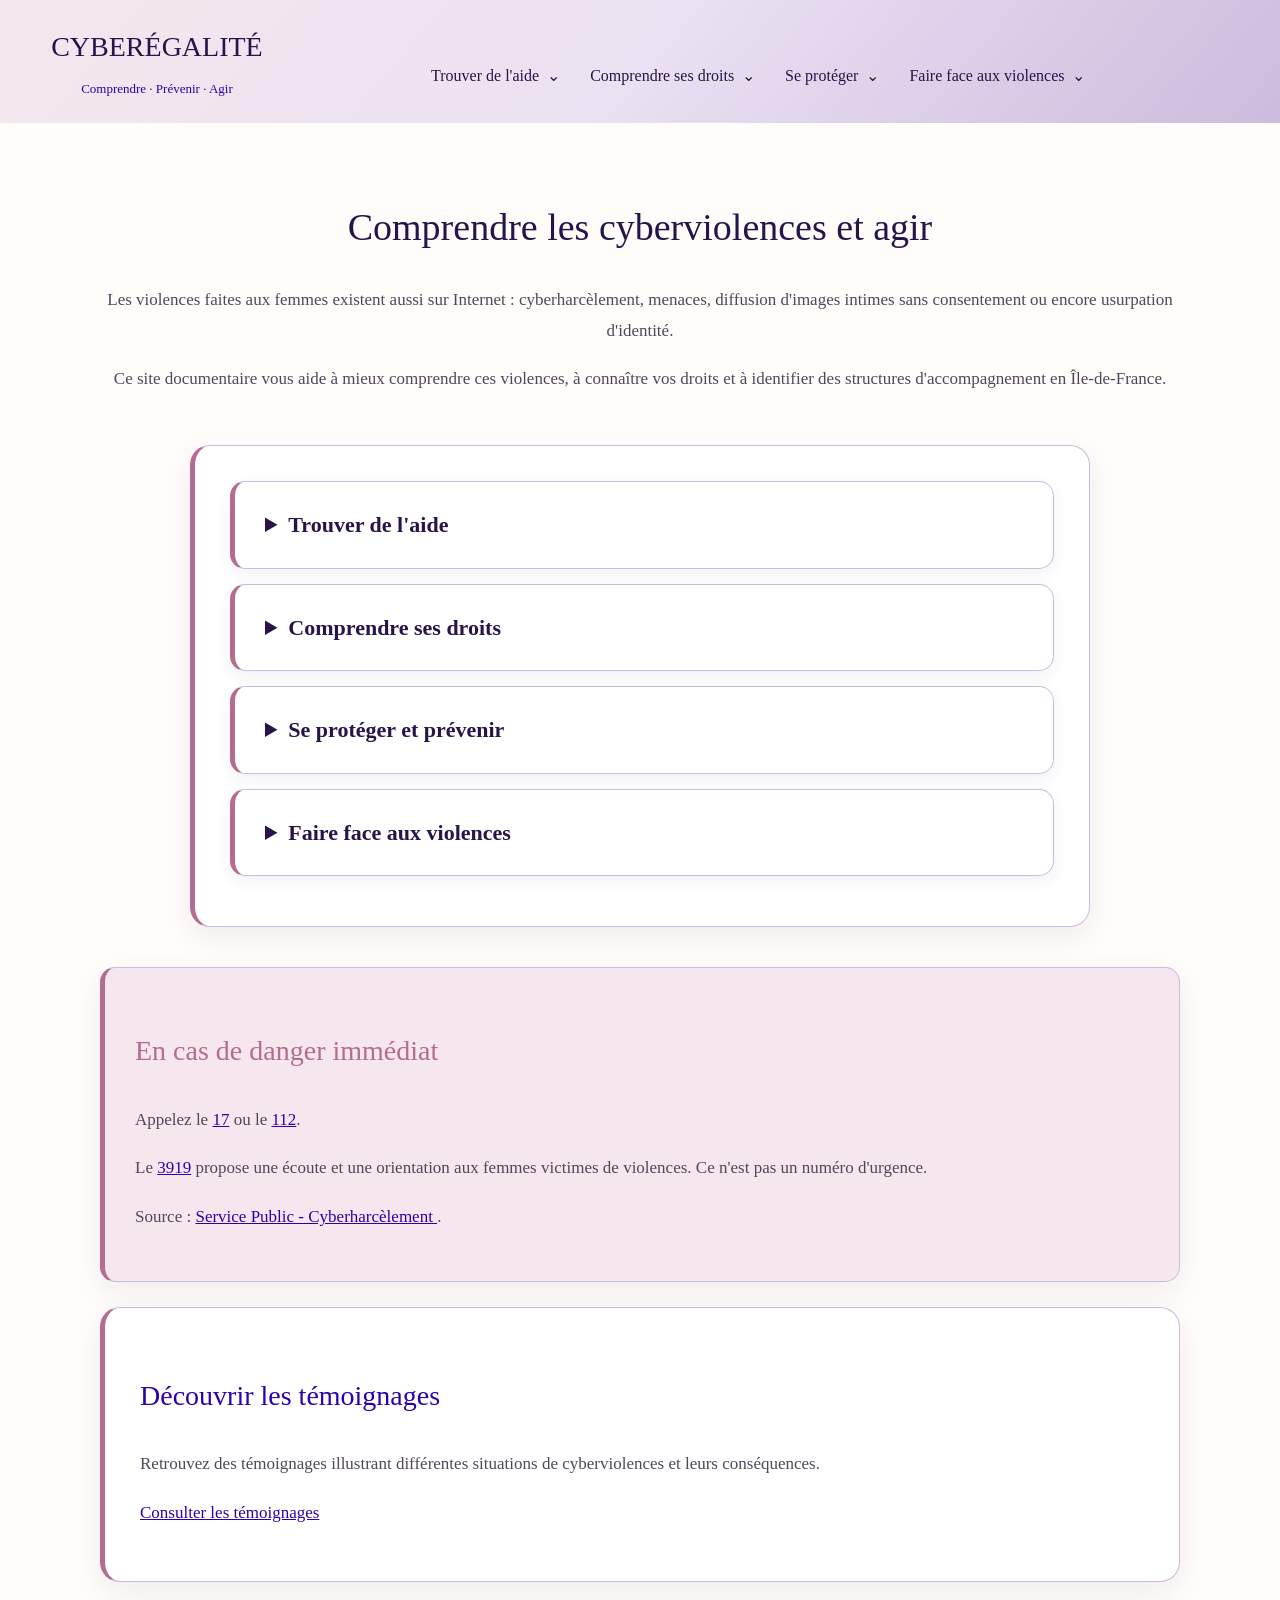
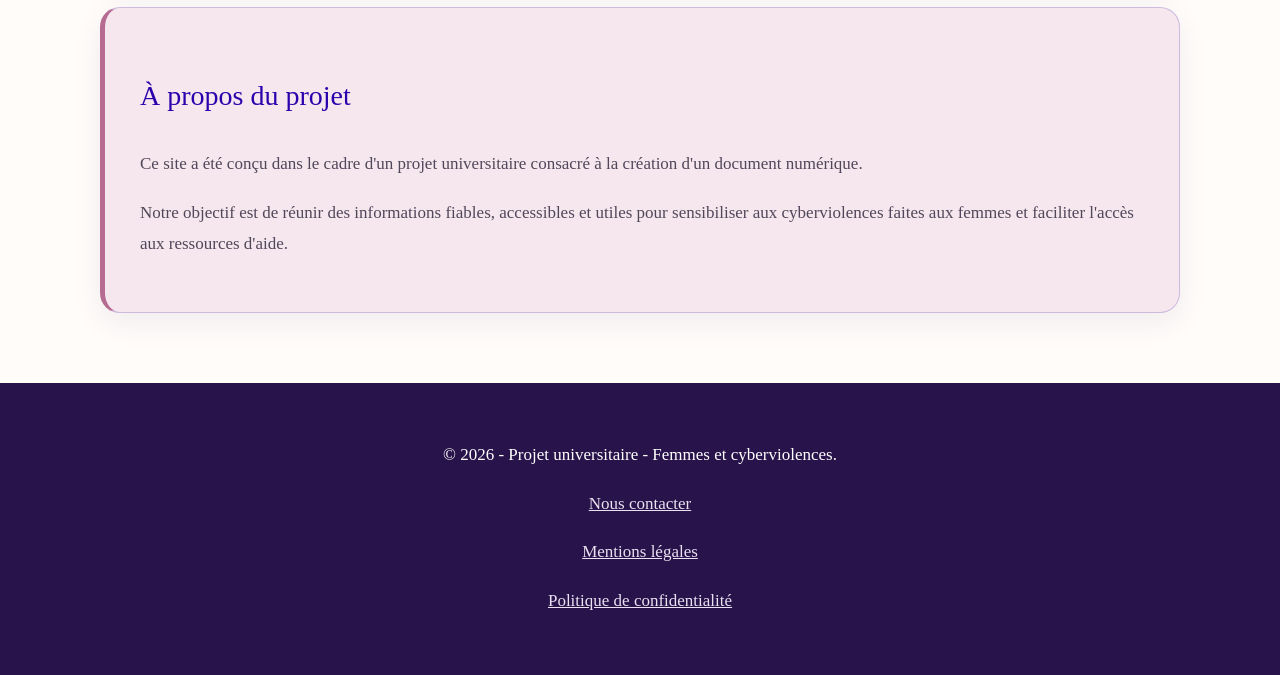
==== index.html @ dd6bfd1e "Fix formatting issues in index.html" ====
<!DOCTYPE html>
<html lang="fr">

<head>
    <meta charset="UTF-8">
    <meta name="viewport" content="width=device-width, initial-scale=1.0">

    <meta name="description" content="Découvrez des ressources sur les cyberviolences faites aux femmes et les associations d'aide en Île-de-France.">

    <title>Accueil - Femmes et cyberviolences</title>

    <!-- Lien vers la feuille de style CSS -->
    <link rel="stylesheet" href="style.css">
</head>

<body>

    <!-- EN-TETE DU SITE -->

<!-- EN-TÊTE DU SITE  -->

<header class="entete-site">

    <!-- Nom et présentation du site -->
    <div class="logo-site">
        <h1>CYBERÉGALITÉ</h1>
        <p>Comprendre · Prévenir · Agir</p>
    </div>

    <!-- Menu principal de navigation -->
    <nav class="navigation-principale">

        <!-- Rubrique 1 : Trouver de l'aide -->
        <details class="menu-deroulant">
            <summary>Trouver de l'aide</summary>
            <ul>
                <li><a href="associations.html">Associations</a></li>
                <li><a href="ressources.html">Ressources</a></li>
            </ul>
        </details>

        <!-- Rubrique 2 : Comprendre ses droits -->
        <details class="menu-deroulant">
            <summary>Comprendre ses droits</summary>
            <ul>
                <li><a href="droits.html">Comprendre ses droits</a></li>
                <li><a href="chronologie.html">Chronologie</a></li>
            </ul>
        </details>

        <!-- Rubrique 3 : Se protéger -->
        <details class="menu-deroulant">
            <summary>Se protéger</summary>
            <ul>
                <li><a href="prevention.html">Prévention</a></li>
                <li><a href="protegersescomptes.html">Protéger ses comptes</a></li>
            </ul>
        </details>

        <!-- Rubrique 4 : Faire face aux violences -->
        <details class="menu-deroulant">
            <summary>Faire face aux violences</summary>
            <ul>
                <li><a href="victimedeviolence.html">Victime de violences</a></li>
                <li><a href="demarchespoursignaler.html">Signaler les violences</a></li>
                <li><a href="violenceenligne.html">Violences en ligne</a></li>
            </ul>
        </details>
    </nav>

</header>

<!-- FIN DE L'EN-TÊTE ET DÉBUT DU CONTENU -->

    <!-- CONTENU PRINCIPAL DE LA PAGE -->

    <main>

        <article>

            <!-- PRESENTATION DU SITE -->

            <header>
                <h2>Comprendre les cyberviolences et agir</h2>

                <p>
                    Les violences faites aux femmes existent aussi
                    sur Internet : cyberharcèlement, menaces,
                    diffusion d'images intimes sans consentement
                    ou encore usurpation d'identité.
                </p>

                <p>
                    Ce site documentaire vous aide à mieux comprendre
                    ces violences, à connaître vos droits et à
                    identifier des structures d'accompagnement
                    en Île-de-France.
                </p>
            </header>

            <!-- RUBRIQUES PRINCIPALES EN ACCORDEON -->

            <section id="menu-rubriques">

                <!-- RUBRIQUE 1 : TROUVER DE L'AIDE -->

                <details>
                    <summary>Trouver de l'aide</summary>

                    <ul>
                        <li>
                            <a href="associations.html">
                                Associations
                            </a>
                        </li>

                        <li>
                            <a href="ressources.html">
                                Ressources
                            </a>
                        </li>
                    </ul>
                </details>

                <!-- RUBRIQUE 2 : COMPRENDRE SES DROITS -->

                <details>
                    <summary>Comprendre ses droits</summary>

                    <ul>
                        <li>
                            <a href="droits.html">
                                Comprendre ses droits
                            </a>
                        </li>

                        <li>
                            <a href="chronologie.html">
                                Chronologie
                            </a>
                        </li>
                    </ul>
                </details>


                <!-- RUBRIQUE 3 : SE PROTEGER ET PREVENIR -->

                <details>
                    <summary>Se protéger et prévenir</summary>

                    <ul>
                        <li>
                            <a href="prevention.html">
                                Prévention
                            </a>
                        </li>

                        <li>
                            <a href="protegersescomptes.html">
                                Protéger ses comptes
                            </a>
                        </li>
                    </ul>
                </details>


                <!-- RUBRIQUE 4 : FAIRE FACE AUX VIOLENCES -->

                <details>
                    <summary>Faire face aux violences</summary>

                    <ul>
                        <li>
                            <a href="victimedeviolence.html">
                                Victime de violences
                            </a>
                        </li>

                        <li>
                            <a href="demarchespoursignaler.html">
                                Signaler les violences
                            </a>
                        </li>

                        <li>
                            <a href="violenceenligne.html">
                                Violences en ligne
                            </a>
                        </li>
                    </ul>
                </details>

            </section>

            <!-- INFORMATIONS IMPORTANTES -->
            
            <section id="urgence">

                <h3>En cas de danger immédiat</h3>

                <p>
                    Appelez le
                    <a href="tel:17">17</a>
                    ou le
                    <a href="tel:112">112</a>.
                </p>

                <p>
                    Le <a href="tel:3919">3919</a>
                    propose une écoute et une orientation
                    aux femmes victimes de violences.
                    Ce n'est pas un numéro d'urgence.
                </p>

                <p>
                    Source :
                    <a href="https://www.service-public.gouv.fr/particuliers/vosdroits/F32239">
                        Service Public - Cyberharcèlement
                    </a>.
                </p>

            </section>

            <!-- TEMOIGNAGES -->

            <section id="temoignages">

                <h3>Découvrir les témoignages</h3>

                <p>
                    Retrouvez des témoignages illustrant
                    différentes situations de cyberviolences
                    et leurs conséquences.
                </p>

                <p>
                    <a href="temoignages.html">
                        Consulter les témoignages
                    </a>
                </p>

            </section>

            <!-- PRESENTATION DU PROJET -->

            <section id="projet">

                <h3>À propos du projet</h3>

                <p>
                    Ce site a été conçu dans le cadre
                    d'un projet universitaire consacré
                    à la création d'un document numérique.
                </p>

                <p>
                    Notre objectif est de réunir des informations
                    fiables, accessibles et utiles pour sensibiliser
                    aux cyberviolences faites aux femmes
                    et faciliter l'accès aux ressources d'aide.
                </p>

            </section>

        </article>

    </main>

    <!-- PIED DE PAGE -->
    <!-- CONTACT ET MENTIONS LEGALES -->

    <footer id="pied-de-page">

        <p>
            © 2026 - Projet universitaire -
            Femmes et cyberviolences.
        </p>

        <!-- Lien vers la page de contact -->
        <p>
            <a href="contacts.html">Nous contacter</a>
        </p>

        <!-- Lien vers les mentions légales -->
        <p>
            <a href="mentions-legales.html">
                Mentions légales
            </a>
        </p>

        <!-- Lien vers la politique de confidentialité -->
        <p>
            <a href="confidentialite.html">
                Politique de confidentialité
            </a>
        </p>
    </footer>
</body>
</html>
---- style.css ----
/* COULEURS DU SITE */

:root {
    --violet: #2D00AD;
    --violet-encre: #28134A;
    --lilas: #EAE1F2;
    --lilas-moyen: #CDBBDD;
    --rose-poudre: #F5E7ED;
    --rose-accent: #B66B91;
    --ivoire: #FFFCFA;
    --blanc: #FFFFFF;
    --texte: #51475A;
}

/* MISE EN PAGE GENERALE */

* {
    box-sizing: border-box;
}

html {
    scroll-behavior: smooth;
}

body {
    margin: 0;
    background-color: var(--ivoire);
    color: var(--texte);
    font-family: Georgia, serif;
    font-size: 17px;
    line-height: 1.8;
}

/* TITRES */

h1, h2, h3, h4 {
    color: var(--violet-encre);
    font-family: "Times New Roman", serif;
    font-weight: normal;
}

h1 {
    text-align: center;
    font-size: 50px;
    margin: 0 0 20px;
}

h2 {
    font-size: 38px;
    margin-bottom: 24px;
}

h3 {
    color: var(--violet);
    font-size: 28px;
}

h4 {
    color: var(--rose-accent);
    font-size: 22px;
}

/* PARAGRAPHES */

p {
    margin-bottom: 18px;
}

/* EN-TETE DU SITE */

body > header {
    background-color: var(--lilas);
    background-image: linear-gradient(
        130deg,
        var(--rose-poudre),
        var(--lilas),
        var(--lilas-moyen)
    );
    padding: 70px 30px;
    text-align: center;
}

body > header p {
    max-width: 670px;
    margin: auto;
    color: var(--texte);
}

/* MENU PRINCIPAL */

nav {
    margin: 30px auto 0;
}

nav ul {
    display: flex;
    flex-wrap: wrap;
    justify-content: center;
    gap: 10px;
    margin: 0;
    padding: 0;
    list-style: none;
}

nav a {
    display: inline-block;
    padding: 10px 16px;
    border: 1px solid var(--lilas-moyen);
    border-radius: 25px;
    background-color: var(--blanc);
    color: var(--violet-encre);
    text-decoration: none;
}

nav a:hover {
    background-color: var(--violet);
    color: var(--blanc);
}

/* CONTENU PRINCIPAL */

main {
    width: 90%;
    max-width: 1080px;
    margin: 70px auto;
}

/* PRESENTATION DES RUBRIQUES */

article > header {
    text-align: center;
    margin-bottom: 50px;
}

article > section {
    background-color: var(--blanc);
    margin-bottom: 25px;
    padding: 35px;
    border: 1px solid var(--lilas-moyen);
    border-left: 5px solid var(--rose-accent);
    border-radius: 20px;
    box-shadow: 0 10px 30px rgba(55, 25, 82, 0.07);
}

article > section:nth-of-type(even) {
    background-color: var(--rose-poudre);
}


/* RUBRIQUES EN ACCORDEON */

#menu-rubriques {
    width: 100%;
    max-width: 900px;
    margin: 40px auto;
}

#menu-rubriques details {
    background-color: #FFFFFF;
    border: 1px solid #CDBBDD;
    border-left: 5px solid #B66B91;
    border-radius: 15px;
    margin-bottom: 15px;
    padding: 18px 25px;
    box-shadow: 0 5px 15px rgba(55, 25, 82, 0.07);
}

/* TITRES DES RUBRIQUES */

#menu-rubriques summary {
    color: #28134A;
    font-size: 22px;
    cursor: pointer;
    padding: 5px;
    font-weight: bold;
}

/* CONTENU DES RUBRIQUES */

#menu-rubriques ul {
    margin-top: 20px;
    padding-left: 25px;
}

#menu-rubriques li {
    margin-bottom: 12px;
}

#menu-rubriques a {
    color: #2D00AD;
    text-decoration: none;
    font-size: 17px;
}

#menu-rubriques a:hover {
    color: #B66B91;
    text-decoration: underline;
}

/* RUBRIQUE OUVERTE */

#menu-rubriques details[open] {
    background-color: #F5E7ED;
}

#menu-rubriques summary:hover {
    color: #B66B91;
}

/* TELEPHONES */

@media (max-width: 700px) {

    #menu-rubriques {
        width: 95%;
    }

    #menu-rubriques details {
        padding: 15px;
    }

    #menu-rubriques summary {
        font-size: 18px;
    }
}

/* LIENS */

a {
    color: var(--violet);
    text-decoration: underline;
}

a:hover {
    color: var(--rose-accent);
}

/* LISTES */

article ul {
    padding-left: 25px;
}

article li {
    margin-bottom: 10px;
}

/* RUBRIQUE CONTACT */

#contact {
    background-color: var(--lilas);
    padding: 35px;
    border-radius: 20px;
    margin-top: 35px;
}

/* PIED DE PAGE ET MENTIONS LEGALES */

#pied-de-page {
    background-color: var(--violet-encre);
    color: var(--blanc);
    padding: 40px 20px;
    text-align: center;
}

#pied-de-page a {
    color: var(--lilas);
}

#pied-de-page a:hover {
    color: var(--blanc);
}

/* ADAPTATION AUX TELEPHONES */

@media (max-width: 700px) {

    body {
        font-size: 16px;
    }

    h1 {
        font-size: 36px;
    }

    h2 {
        font-size: 30px;
    }

    body > header {
        padding: 45px 20px;
    }

    main {
        width: 92%;
        margin: 40px auto;
    }

    article > section {
        padding: 25px;
    }

    nav ul {
        gap: 7px;
    }

    nav a {
        padding: 8px 12px;
        font-size: 14px;
    }
}
/* INFORMATIONS IMPORTANTES ET URGENCE */

#urgence {
    background-color: var(--rose-poudre);
    border-left: 5px solid var(--rose-accent);
    padding: 30px;
    margin-top: 35px;
    border-radius: 15px;
}

#urgence h3 {
    color: var(--rose-accent);
}

/* ====================================== */
/* EN-TÊTE DU SITE : LOGO ET NAVIGATION */
/* ====================================== */

.entete-site {
    display: flex;
    justify-content: space-between;
    align-items: center;
    padding: 20px 4%;
    background-color: var(--ivoire);
    position: relative;
    z-index: 100;
    gap: 25px;
}

/* Style du nom du site */
.logo-site h1 {
    color: var(--violet-encre);
    margin: 0;
    font-size: 28px;
}

/* Style du slogan sous le nom */
.logo-site p {
    color: var(--violet);
    margin: 5px 0 0;
    font-size: 13px;
}

/* ====================================== */
/* MENU PRINCIPAL DE NAVIGATION */
/* ====================================== */

.navigation-principale {
    display: flex;
    align-items: center;
    gap: 30px;
}

/* Positionnement de chaque rubrique */
.menu-deroulant {
    position: relative;
}

/* Apparence du titre des rubriques */
.menu-deroulant summary {
    list-style: none;
    cursor: pointer;
    color: var(--violet-encre);
    font-size: 16px;
    padding: 12px 0;
}

/* Suppression du marqueur par défaut */
.menu-deroulant summary::-webkit-details-marker {
    display: none;
}

/* Petite flèche à côté du titre */
.menu-deroulant summary::after {
    content: "⌄";
    margin-left: 8px;
}

/* Changement de flèche lorsque le menu est ouvert */
.menu-deroulant[open] summary::after {
    content: "⌃";
}

/* ====================================== */
/* SOUS-MENUS DÉROULANTS */
/* ====================================== */

.menu-deroulant ul {
    position: absolute;
    top: 100%;
    left: 0;
    min-width: 230px;
    background-color: var(--blanc);
    list-style: none;
    padding: 12px 0;
    margin: 0;
    border-radius: 15px;
    box-shadow: 0 5px 20px rgba(0,0,0,0.12);
    z-index: 200;
}

/* Apparence des liens dans les sous-menus */
.menu-deroulant ul li a {
    display: block;
    padding: 15px 22px;
    color: var(--violet-encre);
    text-decoration: none;
}

/* Couleur au survol des liens */
.menu-deroulant ul li a:hover {
    background-color: var(--rose-poudre);
    color: var(--violet);
}

/* ====================================== */
/* ADAPTATION AUX TÉLÉPHONES ET TABLETTES */
/* ====================================== */

@media screen and (max-width: 850px) {

    /* Affichage vertical de l'en-tête */
    .entete-site {
        flex-direction: column;
        align-items: flex-start;
    }

    /* Les rubriques peuvent passer à la ligne */
    .navigation-principale {
        flex-wrap: wrap;
        gap: 12px 20px;
    }
}
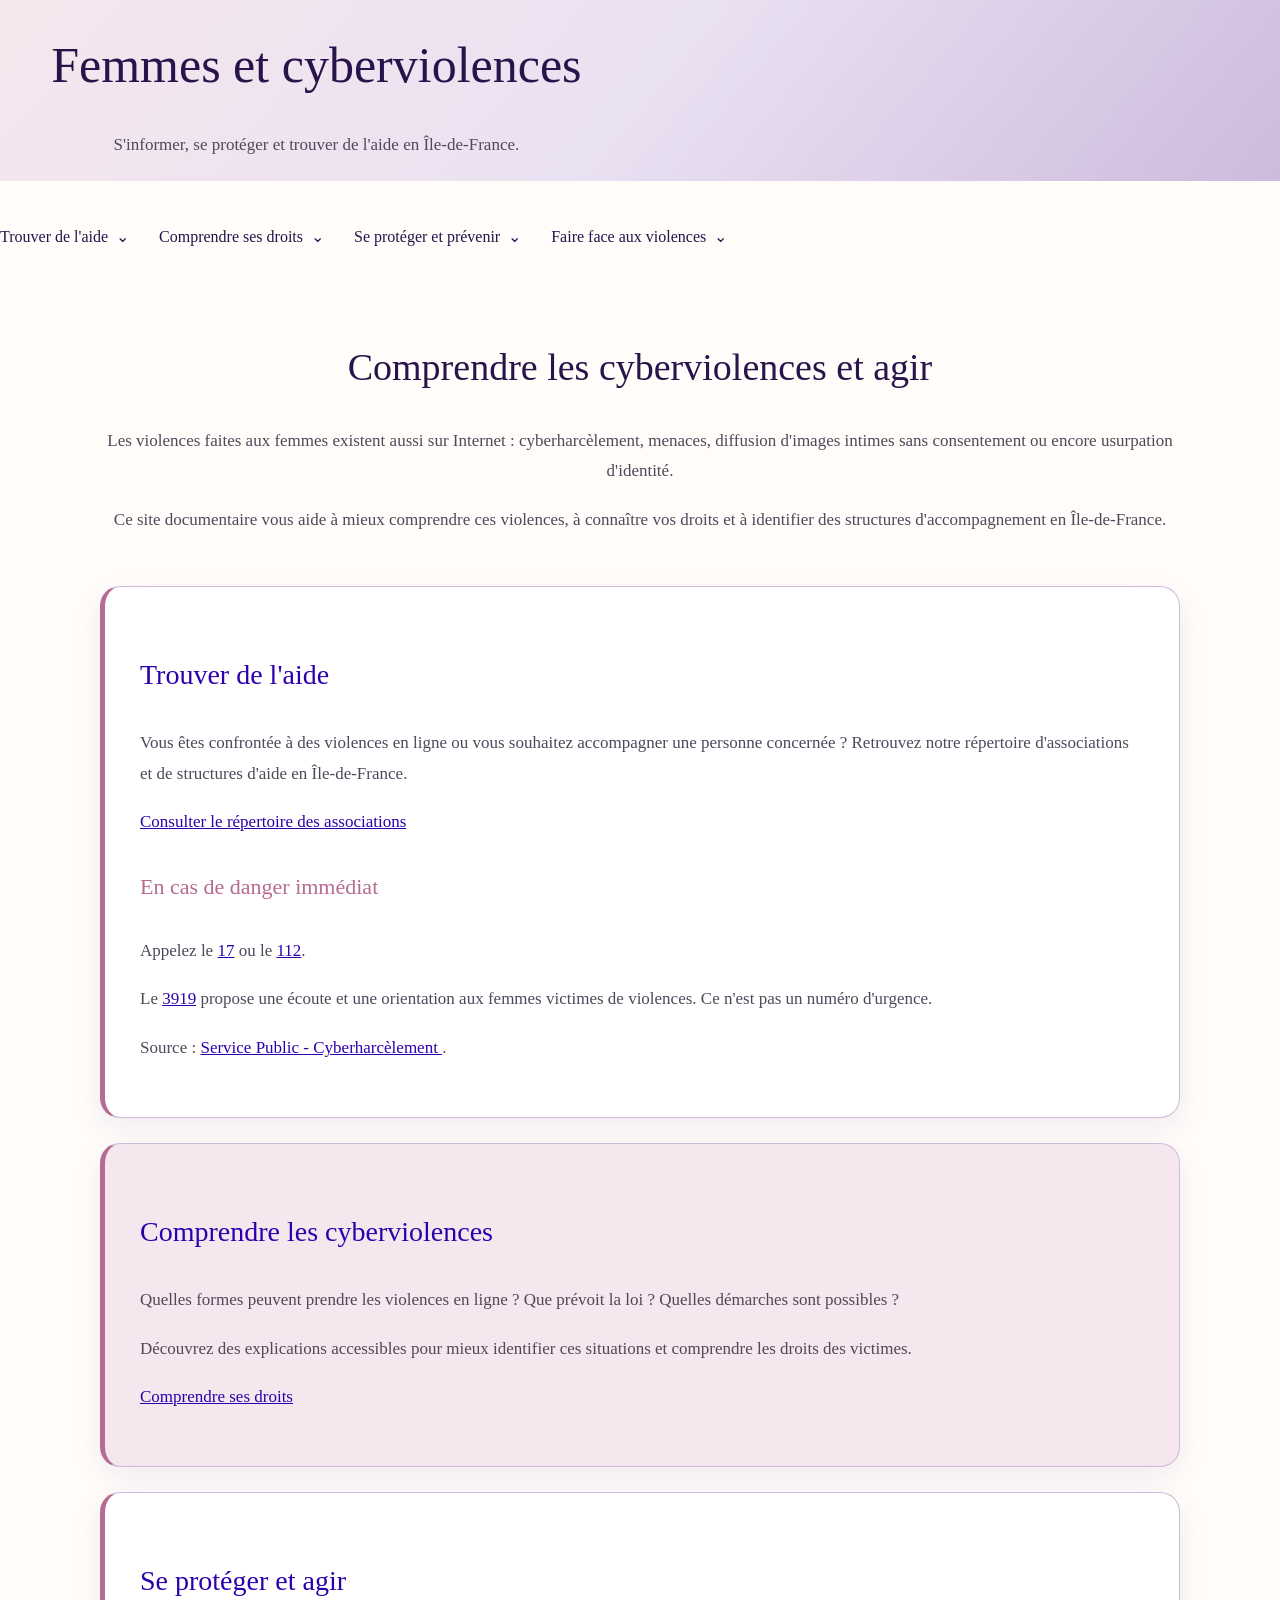
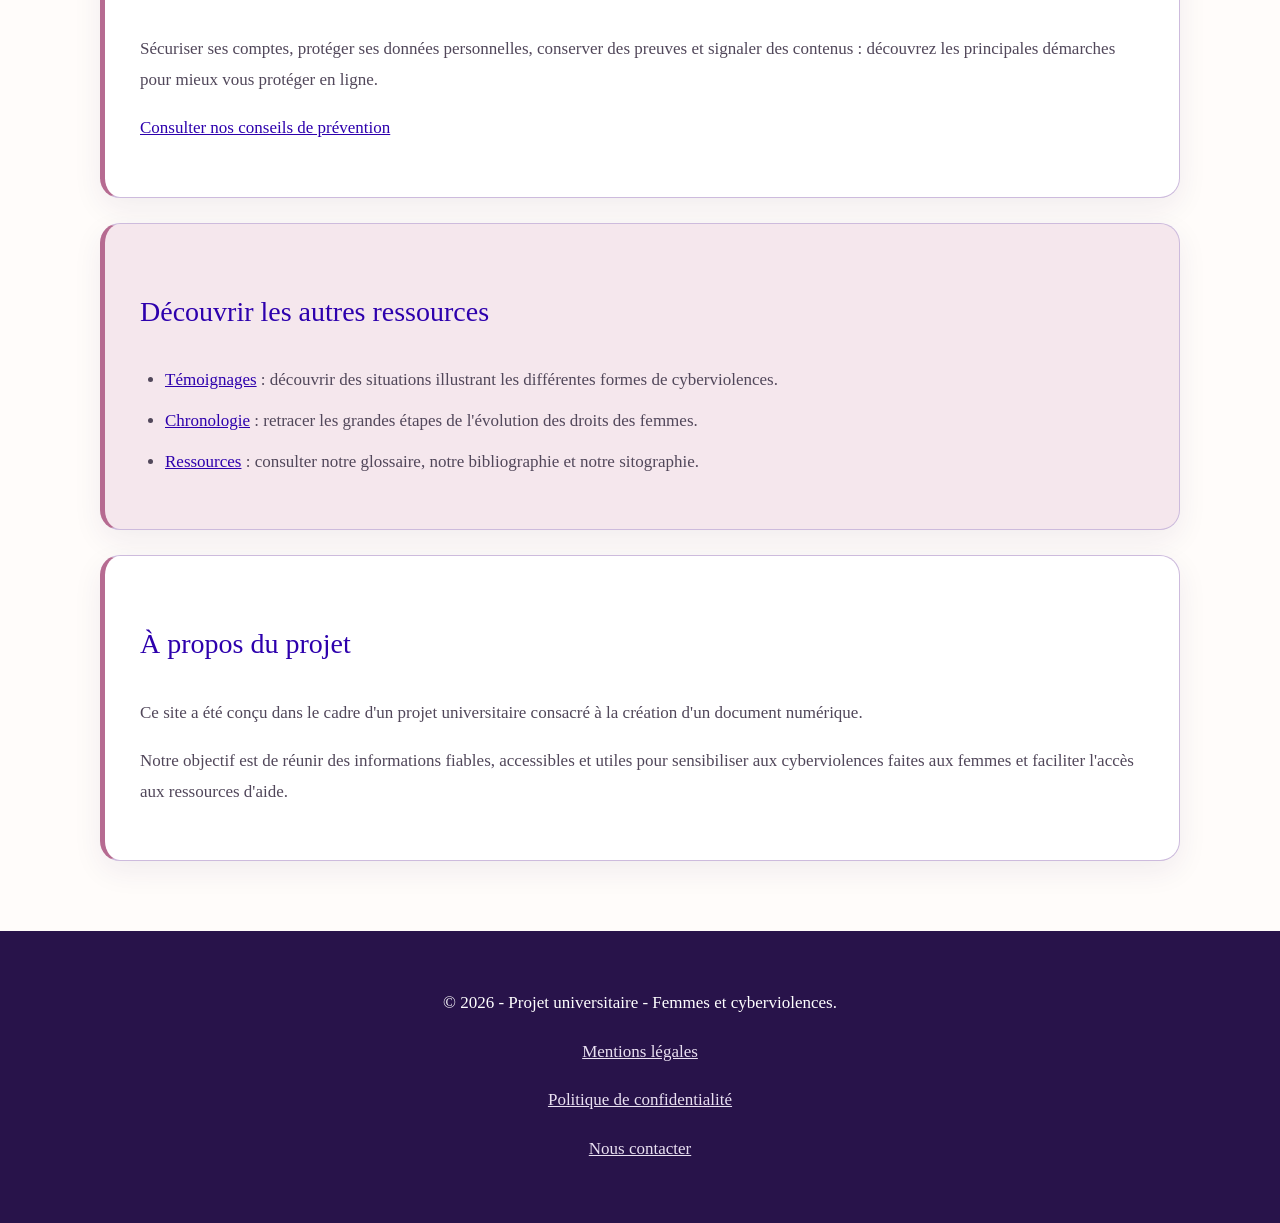
==== commit 40af9f4a: "Refactor HTML structure and comments for clarity Updated header comments and section titles for clar" ====
--- a/index.html
+++ b/index.html
@@ -1,3 +1,4 @@
+
 <!DOCTYPE html>
 <html lang="fr">
 
@@ -15,20 +16,19 @@
 
 <body>
 
-    <!-- EN-TETE DU SITE -->
-
-<!-- EN-TÊTE DU SITE  -->
-
-<header class="entete-site">
-
-    <!-- Nom et présentation du site -->
-    <div class="logo-site">
-        <h1>CYBERÉGALITÉ</h1>
-        <p>Comprendre · Prévenir · Agir</p>
-    </div>
-
-    <!-- Menu principal de navigation -->
-    <nav class="navigation-principale">
+    <!-- EN-TÊTE : TITRE ET TEXTE  -->
+
+    <header class="entete-site">
+
+        <div class="presentation-site">
+            <h1>Femmes et cyberviolences</h1>
+            <p>S'informer, se protéger et trouver de l'aide en Île-de-France.</p>
+        </div>
+
+    </header>
+
+    <!-- NAVIGATION PRINCIPALE HORIZONTALE -->
+    <nav class="navigation-principale" aria-label="Navigation principale">
 
         <!-- Rubrique 1 : Trouver de l'aide -->
         <details class="menu-deroulant">
@@ -48,9 +48,9 @@
             </ul>
         </details>
 
-        <!-- Rubrique 3 : Se protéger -->
-        <details class="menu-deroulant">
-            <summary>Se protéger</summary>
+        <!-- Rubrique 3 : Se protéger et prévenir -->
+        <details class="menu-deroulant">
+            <summary>Se protéger et prévenir</summary>
             <ul>
                 <li><a href="prevention.html">Prévention</a></li>
                 <li><a href="protegersescomptes.html">Protéger ses comptes</a></li>
@@ -66,19 +66,15 @@
                 <li><a href="violenceenligne.html">Violences en ligne</a></li>
             </ul>
         </details>
+
     </nav>
 
-</header>
-
-<!-- FIN DE L'EN-TÊTE ET DÉBUT DU CONTENU -->
-
     <!-- CONTENU PRINCIPAL DE LA PAGE -->
-
     <main>
 
         <article>
 
-            <!-- PRESENTATION DU SITE -->
+            <!-- PRÉSENTATION DU SITE -->
 
             <header>
                 <h2>Comprendre les cyberviolences et agir</h2>
@@ -98,111 +94,32 @@
                 </p>
             </header>
 
-            <!-- RUBRIQUES PRINCIPALES EN ACCORDEON -->
-
-            <section id="menu-rubriques">
-
-                <!-- RUBRIQUE 1 : TROUVER DE L'AIDE -->
-
-                <details>
-                    <summary>Trouver de l'aide</summary>
-
-                    <ul>
-                        <li>
-                            <a href="associations.html">
-                                Associations
-                            </a>
-                        </li>
-
-                        <li>
-                            <a href="ressources.html">
-                                Ressources
-                            </a>
-                        </li>
-                    </ul>
-                </details>
-
-                <!-- RUBRIQUE 2 : COMPRENDRE SES DROITS -->
-
-                <details>
-                    <summary>Comprendre ses droits</summary>
-
-                    <ul>
-                        <li>
-                            <a href="droits.html">
-                                Comprendre ses droits
-                            </a>
-                        </li>
-
-                        <li>
-                            <a href="chronologie.html">
-                                Chronologie
-                            </a>
-                        </li>
-                    </ul>
-                </details>
-
-
-                <!-- RUBRIQUE 3 : SE PROTEGER ET PREVENIR -->
-
-                <details>
-                    <summary>Se protéger et prévenir</summary>
-
-                    <ul>
-                        <li>
-                            <a href="prevention.html">
-                                Prévention
-                            </a>
-                        </li>
-
-                        <li>
-                            <a href="protegersescomptes.html">
-                                Protéger ses comptes
-                            </a>
-                        </li>
-                    </ul>
-                </details>
-
-
-                <!-- RUBRIQUE 4 : FAIRE FACE AUX VIOLENCES -->
-
-                <details>
-                    <summary>Faire face aux violences</summary>
-
-                    <ul>
-                        <li>
-                            <a href="victimedeviolence.html">
-                                Victime de violences
-                            </a>
-                        </li>
-
-                        <li>
-                            <a href="demarchespoursignaler.html">
-                                Signaler les violences
-                            </a>
-                        </li>
-
-                        <li>
-                            <a href="violenceenligne.html">
-                                Violences en ligne
-                            </a>
-                        </li>
-                    </ul>
-                </details>
-
-            </section>
-
-            <!-- INFORMATIONS IMPORTANTES -->
-            
-            <section id="urgence">
-
-                <h3>En cas de danger immédiat</h3>
-
-                <p>
-                    Appelez le
-                    <a href="tel:17">17</a>
-                    ou le
-                    <a href="tel:112">112</a>.
+            <!-- RUBRIQUE : TROUVER DE L'AIDE -->
+            <section id="aide">
+
+                <h3>Trouver de l'aide</h3>
+
+                <p>
+                    Vous êtes confrontée à des violences en ligne
+                    ou vous souhaitez accompagner une personne
+                    concernée ? Retrouvez notre répertoire
+                    d'associations et de structures d'aide
+                    en Île-de-France.
+                </p>
+
+                <p>
+                    <a href="associations.html">
+                        Consulter le répertoire des associations
+                    </a>
+                </p>
+
+                <!-- Informations d'urgence -->
+
+                <h4>En cas de danger immédiat</h4>
+
+                <p>
+                    Appelez le <a href="tel:17">17</a>
+                    ou le <a href="tel:112">112</a>.
                 </p>
 
                 <p>
@@ -221,28 +138,80 @@
 
             </section>
 
-            <!-- TEMOIGNAGES -->
-
-            <section id="temoignages">
-
-                <h3>Découvrir les témoignages</h3>
-
-                <p>
-                    Retrouvez des témoignages illustrant
-                    différentes situations de cyberviolences
-                    et leurs conséquences.
-                </p>
-
-                <p>
-                    <a href="temoignages.html">
-                        Consulter les témoignages
+            <!-- RUBRIQUE : COMPRENDRE LES CYBERVIOLENCES -->
+            <section id="comprendre">
+
+                <h3>Comprendre les cyberviolences</h3>
+
+                <p>
+                    Quelles formes peuvent prendre les violences
+                    en ligne ? Que prévoit la loi ?
+                    Quelles démarches sont possibles ?
+                </p>
+
+                <p>
+                    Découvrez des explications accessibles
+                    pour mieux identifier ces situations
+                    et comprendre les droits des victimes.
+                </p>
+
+                <p>
+                    <a href="droits.html">
+                        Comprendre ses droits
                     </a>
                 </p>
 
             </section>
 
-            <!-- PRESENTATION DU PROJET -->
-
+            <!-- RUBRIQUE : PRÉVENTION -->
+            <section id="prevention">
+
+                <h3>Se protéger et agir</h3>
+
+                <p>
+                    Sécuriser ses comptes, protéger ses données
+                    personnelles, conserver des preuves
+                    et signaler des contenus :
+                    découvrez les principales démarches
+                    pour mieux vous protéger en ligne.
+                </p>
+
+                <p>
+                    <a href="prevention.html">
+                        Consulter nos conseils de prévention
+                    </a>
+                </p>
+
+            </section>
+
+            <!-- RUBRIQUE : AUTRES RESSOURCES -->
+            <section id="decouvrir">
+
+                <h3>Découvrir les autres ressources</h3>
+
+                <ul>
+                    <li>
+                        <a href="temoignages.html">Témoignages</a> :
+                        découvrir des situations illustrant
+                        les différentes formes de cyberviolences.
+                    </li>
+
+                    <li>
+                        <a href="chronologie.html">Chronologie</a> :
+                        retracer les grandes étapes
+                        de l'évolution des droits des femmes.
+                    </li>
+
+                    <li>
+                        <a href="ressources.html">Ressources</a> :
+                        consulter notre glossaire,
+                        notre bibliographie et notre sitographie.
+                    </li>
+                </ul>
+
+            </section>
+
+            <!-- PRÉSENTATION DU PROJET -->
             <section id="projet">
 
                 <h3>À propos du projet</h3>
@@ -267,33 +236,28 @@
     </main>
 
     <!-- PIED DE PAGE -->
-    <!-- CONTACT ET MENTIONS LEGALES -->
-
     <footer id="pied-de-page">
 
+        <p>© 2026 - Projet universitaire - Femmes et cyberviolences.</p>
+
+        <!-- Mentions légales -->
         <p>
-            © 2026 - Projet universitaire -
-            Femmes et cyberviolences.
+            <a href="mentions-legales.html">Mentions légales</a>
         </p>
 
-        <!-- Lien vers la page de contact -->
+        <!-- Politique de confidentialité -->
+        <p>
+            <a href="confidentialite.html">Politique de confidentialité</a>
+        </p>
+
+        <!-- Contact -->
         <p>
             <a href="contacts.html">Nous contacter</a>
         </p>
 
-        <!-- Lien vers les mentions légales -->
-        <p>
-            <a href="mentions-legales.html">
-                Mentions légales
-            </a>
-        </p>
-
-        <!-- Lien vers la politique de confidentialité -->
-        <p>
-            <a href="confidentialite.html">
-                Politique de confidentialité
-            </a>
-        </p>
+        <!-- Mentions légales et licence de réutilisation à compléter -->
+
     </footer>
+
 </body>
 </html>
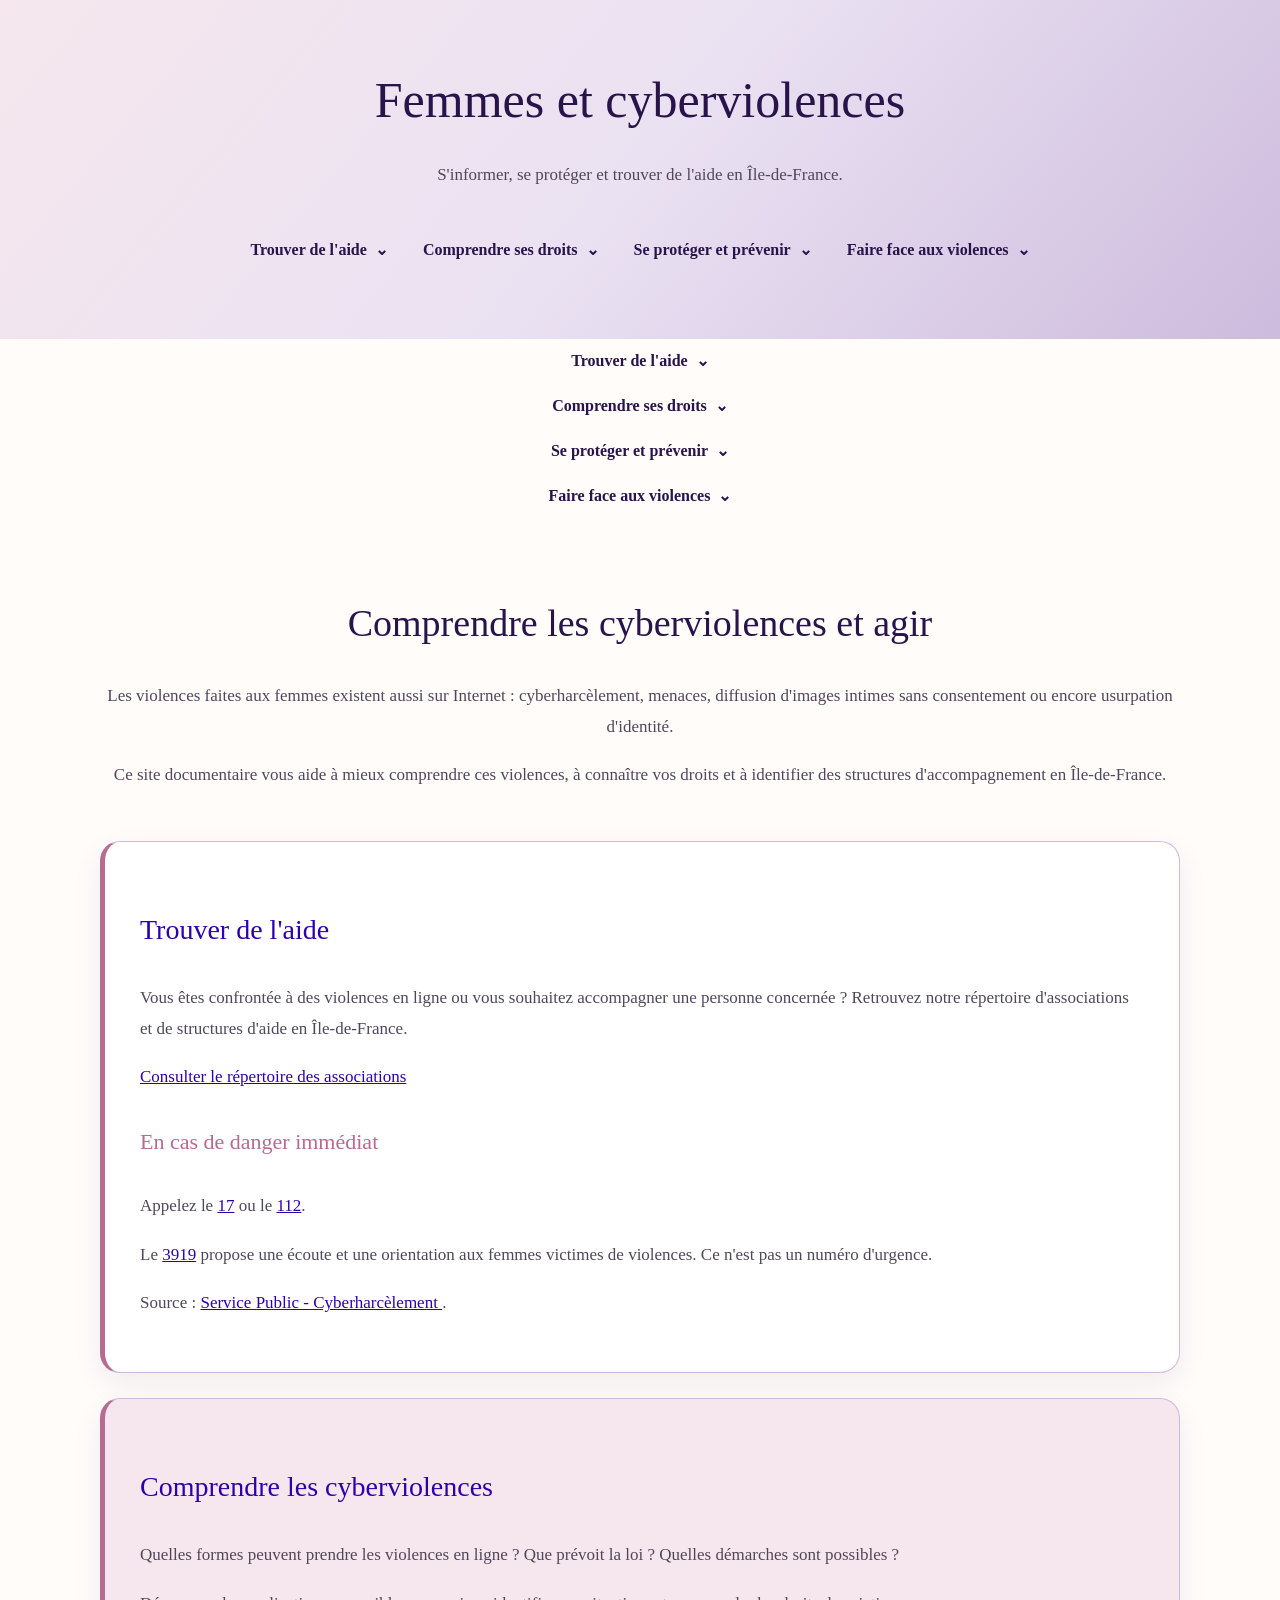
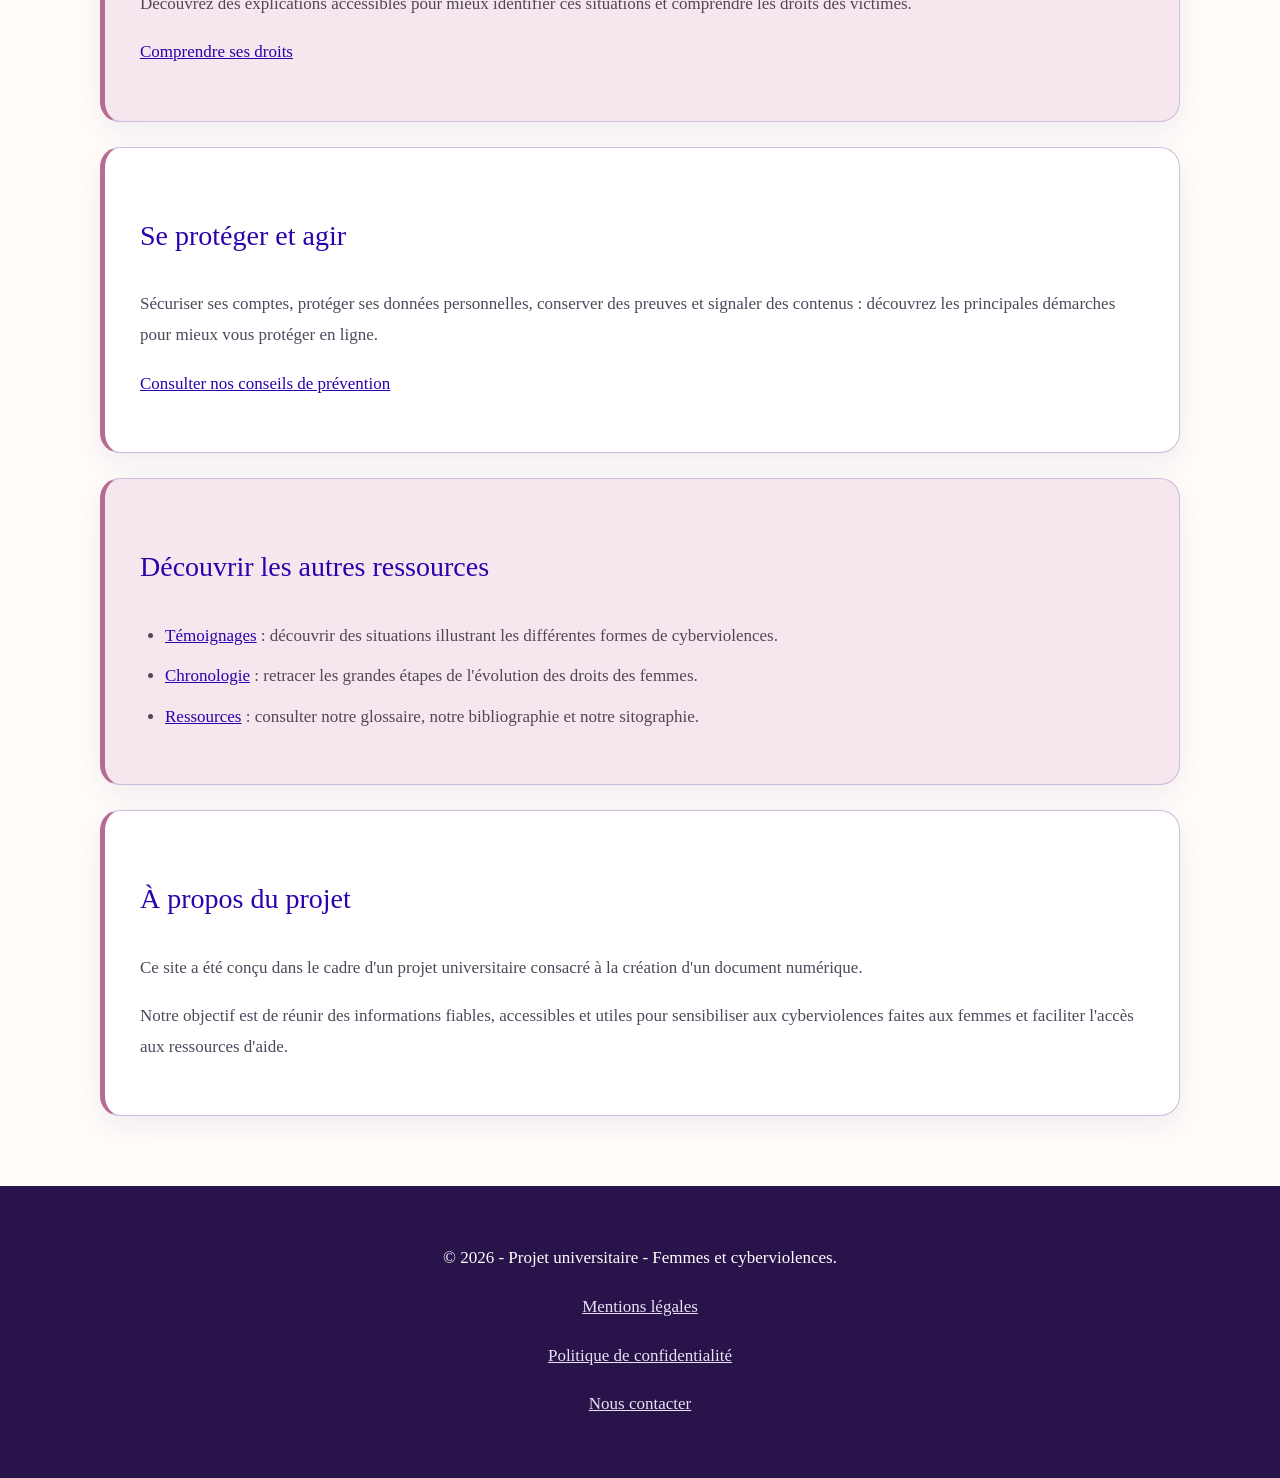
==== commit ca51ba21: "Refactor HTML structure for header and navigation" ====
--- a/index.html
+++ b/index.html
@@ -1,4 +1,3 @@
-
 <!DOCTYPE html>
 <html lang="fr">
 
@@ -20,16 +19,50 @@
 
     <header class="entete-site">
 
-        <div class="presentation-site">
-            <h1>Femmes et cyberviolences</h1>
-            <p>S'informer, se protéger et trouver de l'aide en Île-de-France.</p>
-        </div>
-
-    </header>
-
-    <!-- NAVIGATION PRINCIPALE HORIZONTALE -->
+    <div class="presentation-site">
+        <h1>Femmes et cyberviolences</h1>
+        <p>S'informer, se protéger et trouver de l'aide en Île-de-France.</p>
+    </div>
+
+    <!-- MENU PRINCIPAL -->
     <nav class="navigation-principale" aria-label="Navigation principale">
 
+        <details class="menu-deroulant">
+            <summary>Trouver de l'aide</summary>
+            <ul>
+                <li><a href="associations.html">Associations</a></li>
+                <li><a href="ressources.html">Ressources</a></li>
+            </ul>
+        </details>
+
+        <details class="menu-deroulant">
+            <summary>Comprendre ses droits</summary>
+            <ul>
+                <li><a href="droits.html">Comprendre ses droits</a></li>
+                <li><a href="chronologie.html">Chronologie</a></li>
+            </ul>
+        </details>
+
+        <details class="menu-deroulant">
+            <summary>Se protéger et prévenir</summary>
+            <ul>
+                <li><a href="prevention.html">Prévention</a></li>
+                <li><a href="protegersescomptes.html">Protéger ses comptes</a></li>
+            </ul>
+        </details>
+
+        <details class="menu-deroulant">
+            <summary>Faire face aux violences</summary>
+            <ul>
+                <li><a href="victimedeviolence.html">Victime de violences</a></li>
+                <li><a href="demarchespoursignaler.html">Signaler les violences</a></li>
+                <li><a href="violenceenligne.html">Violences en ligne</a></li>
+            </ul>
+        </details>
+
+    </nav>
+
+</header>
         <!-- Rubrique 1 : Trouver de l'aide -->
         <details class="menu-deroulant">
             <summary>Trouver de l'aide</summary>
--- a/style.css
+++ b/style.css
@@ -1,4 +1,4 @@
-/* COULEURS DU SITE */
+/* 1. COULEURS DU SITE */
 
 :root {
     --violet: #2D00AD;
@@ -12,7 +12,7 @@
     --texte: #51475A;
 }
 
-/* MISE EN PAGE GENERALE */
+/* 2. MISE EN PAGE GÉNÉRALE */
 
 * {
     box-sizing: border-box;
@@ -31,7 +31,7 @@
     line-height: 1.8;
 }
 
-/* TITRES */
+/* 3. TITRES */
 
 h1, h2, h3, h4 {
     color: var(--violet-encre);
@@ -40,7 +40,6 @@
 }
 
 h1 {
-    text-align: center;
     font-size: 50px;
     margin: 0 0 20px;
 }
@@ -60,15 +59,15 @@
     font-size: 22px;
 }
 
-/* PARAGRAPHES */
+/* 4. PARAGRAPHES */
 
 p {
     margin-bottom: 18px;
 }
 
-/* EN-TETE DU SITE */
-
-body > header {
+/* 5. EN-TÊTE DU SITE */
+
+body > header.entete-site {
     background-color: var(--lilas);
     background-image: linear-gradient(
         130deg,
@@ -76,48 +75,129 @@
         var(--lilas),
         var(--lilas-moyen)
     );
-    padding: 70px 30px;
-    text-align: center;
-}
-
-body > header p {
+
+    padding: 55px 30px;
+    text-align: center;
+}
+
+/* Titre du site */
+
+.entete-site h1 {
+    color: var(--violet-encre);
+    font-size: 50px;
+    margin: 0 0 15px;
+    text-align: center;
+}
+
+/* Texte sous le titre */
+
+.entete-site p {
     max-width: 670px;
-    margin: auto;
+    margin: 0 auto;
     color: var(--texte);
-}
-
-/* MENU PRINCIPAL */
-
-nav {
-    margin: 30px auto 0;
-}
-
-nav ul {
+    text-align: center;
+}
+
+/* 6. MENU PRINCIPAL HORIZONTAL */
+
+nav.navigation-principale {
     display: flex;
-    flex-wrap: wrap;
+    flex-direction: row;
+    flex-wrap: nowrap;
     justify-content: center;
-    gap: 10px;
+    align-items: center;
+    gap: 35px;
+    width: 100%;
     margin: 0;
-    padding: 0;
+    padding: 12px 20px;
+    background-color: var(--blanc);
+    border-bottom: 1px solid var(--lilas-moyen);
+    position: relative;
+    z-index: 100;
+    text-align: center;
+}
+
+/* Chaque rubrique */
+
+.menu-deroulant {
+    position: relative;
+    flex: 0 0 auto;
+}
+
+/* Titres des rubriques */
+
+.menu-deroulant summary {
     list-style: none;
-}
-
-nav a {
-    display: inline-block;
-    padding: 10px 16px;
+    cursor: pointer;
+    color: var(--violet-encre);
+    font-size: 16px;
+    font-weight: bold;
+    padding: 8px 0;
+    white-space: nowrap;
+    text-align: center;
+}
+
+/* Suppression de la flèche par défaut */
+
+.menu-deroulant summary::-webkit-details-marker {
+    display: none;
+}
+
+/* Petite flèche personnalisée */
+
+.menu-deroulant summary::after {
+    content: "⌄";
+    margin-left: 8px;
+}
+
+/* Flèche lorsque le menu est ouvert */
+
+.menu-deroulant[open] summary::after {
+    content: "⌃";
+}
+
+/* Couleur au survol */
+
+.menu-deroulant summary:hover {
+    color: var(--rose-accent);
+}
+
+/* 7. SOUS-MENUS DÉROULANTS */
+
+.menu-deroulant ul {
+    position: absolute;
+    top: 100%;
+    left: 50%;
+    transform: translateX(-50%);
+    min-width: 230px;
+    margin: 0;
+    padding: 10px 0;
+    list-style: none;
+    background-color: var(--blanc);
     border: 1px solid var(--lilas-moyen);
-    border-radius: 25px;
-    background-color: var(--blanc);
+    border-radius: 12px;
+    box-shadow: 0 5px 20px rgba(55, 25, 82, 0.12);
+    z-index: 200;
+}
+
+/* Liens des sous-menus */
+
+.menu-deroulant ul li a {
+    display: block;
+    padding: 12px 20px;
     color: var(--violet-encre);
     text-decoration: none;
-}
-
-nav a:hover {
-    background-color: var(--violet);
-    color: var(--blanc);
-}
-
-/* CONTENU PRINCIPAL */
+    font-size: 15px;
+}
+
+/* Effet au survol des liens */
+
+.menu-deroulant ul li a:hover {
+    background-color: var(--rose-poudre);
+    color: var(--violet);
+}
+
+/* 8. CONTENU PRINCIPAL */
 
 main {
     width: 90%;
@@ -125,12 +205,14 @@
     margin: 70px auto;
 }
 
-/* PRESENTATION DES RUBRIQUES */
+/* Présentation de la page d'accueil */
 
 article > header {
     text-align: center;
     margin-bottom: 50px;
 }
+
+/* 9. SECTIONS DU SITE */
 
 article > section {
     background-color: var(--blanc);
@@ -142,174 +224,13 @@
     box-shadow: 0 10px 30px rgba(55, 25, 82, 0.07);
 }
 
+/* Alternance des couleurs des sections */
+
 article > section:nth-of-type(even) {
     background-color: var(--rose-poudre);
 }
 
-
-/* RUBRIQUES EN ACCORDEON */
-
-#menu-rubriques {
-    width: 100%;
-    max-width: 900px;
-    margin: 40px auto;
-}
-
-#menu-rubriques details {
-    background-color: #FFFFFF;
-    border: 1px solid #CDBBDD;
-    border-left: 5px solid #B66B91;
-    border-radius: 15px;
-    margin-bottom: 15px;
-    padding: 18px 25px;
-    box-shadow: 0 5px 15px rgba(55, 25, 82, 0.07);
-}
-
-/* TITRES DES RUBRIQUES */
-
-#menu-rubriques summary {
-    color: #28134A;
-    font-size: 22px;
-    cursor: pointer;
-    padding: 5px;
-    font-weight: bold;
-}
-
-/* CONTENU DES RUBRIQUES */
-
-#menu-rubriques ul {
-    margin-top: 20px;
-    padding-left: 25px;
-}
-
-#menu-rubriques li {
-    margin-bottom: 12px;
-}
-
-#menu-rubriques a {
-    color: #2D00AD;
-    text-decoration: none;
-    font-size: 17px;
-}
-
-#menu-rubriques a:hover {
-    color: #B66B91;
-    text-decoration: underline;
-}
-
-/* RUBRIQUE OUVERTE */
-
-#menu-rubriques details[open] {
-    background-color: #F5E7ED;
-}
-
-#menu-rubriques summary:hover {
-    color: #B66B91;
-}
-
-/* TELEPHONES */
-
-@media (max-width: 700px) {
-
-    #menu-rubriques {
-        width: 95%;
-    }
-
-    #menu-rubriques details {
-        padding: 15px;
-    }
-
-    #menu-rubriques summary {
-        font-size: 18px;
-    }
-}
-
-/* LIENS */
-
-a {
-    color: var(--violet);
-    text-decoration: underline;
-}
-
-a:hover {
-    color: var(--rose-accent);
-}
-
-/* LISTES */
-
-article ul {
-    padding-left: 25px;
-}
-
-article li {
-    margin-bottom: 10px;
-}
-
-/* RUBRIQUE CONTACT */
-
-#contact {
-    background-color: var(--lilas);
-    padding: 35px;
-    border-radius: 20px;
-    margin-top: 35px;
-}
-
-/* PIED DE PAGE ET MENTIONS LEGALES */
-
-#pied-de-page {
-    background-color: var(--violet-encre);
-    color: var(--blanc);
-    padding: 40px 20px;
-    text-align: center;
-}
-
-#pied-de-page a {
-    color: var(--lilas);
-}
-
-#pied-de-page a:hover {
-    color: var(--blanc);
-}
-
-/* ADAPTATION AUX TELEPHONES */
-
-@media (max-width: 700px) {
-
-    body {
-        font-size: 16px;
-    }
-
-    h1 {
-        font-size: 36px;
-    }
-
-    h2 {
-        font-size: 30px;
-    }
-
-    body > header {
-        padding: 45px 20px;
-    }
-
-    main {
-        width: 92%;
-        margin: 40px auto;
-    }
-
-    article > section {
-        padding: 25px;
-    }
-
-    nav ul {
-        gap: 7px;
-    }
-
-    nav a {
-        padding: 8px 12px;
-        font-size: 14px;
-    }
-}
-/* INFORMATIONS IMPORTANTES ET URGENCE */
+/* 10. INFORMATIONS IMPORTANTES ET URGENCE */
 
 #urgence {
     background-color: var(--rose-poudre);
@@ -323,122 +244,140 @@
     color: var(--rose-accent);
 }
 
-/* ====================================== */
-/* EN-TÊTE DU SITE : LOGO ET NAVIGATION */
-/* ====================================== */
-
-.entete-site {
-    display: flex;
-    justify-content: space-between;
-    align-items: center;
-    padding: 20px 4%;
-    background-color: var(--ivoire);
-    position: relative;
-    z-index: 100;
-    gap: 25px;
-}
-
-/* Style du nom du site */
-.logo-site h1 {
-    color: var(--violet-encre);
-    margin: 0;
-    font-size: 28px;
-}
-
-/* Style du slogan sous le nom */
-.logo-site p {
+/* 11. LIENS */
+
+a {
     color: var(--violet);
-    margin: 5px 0 0;
-    font-size: 13px;
-}
-
-/* ====================================== */
-/* MENU PRINCIPAL DE NAVIGATION */
-/* ====================================== */
-
-.navigation-principale {
-    display: flex;
-    align-items: center;
-    gap: 30px;
-}
-
-/* Positionnement de chaque rubrique */
+    text-decoration: underline;
+}
+
+a:hover {
+    color: var(--rose-accent);
+}
+
+/* 12. LISTES */
+
+article ul {
+    padding-left: 25px;
+}
+
+article li {
+    margin-bottom: 10px;
+}
+
+/* 13. RUBRIQUE CONTACT */
+
+#contact {
+    background-color: var(--lilas);
+    padding: 35px;
+    border-radius: 20px;
+    margin-top: 35px;
+}
+
+/* 14. PIED DE PAGE */
+
+#pied-de-page {
+    background-color: var(--violet-encre);
+    color: var(--blanc);
+    padding: 40px 20px;
+    text-align: center;
+}
+
+#pied-de-page a {
+    color: var(--lilas);
+}
+
+#pied-de-page a:hover {
+    color: var(--blanc);
+}
+
+/* 15. ADAPTATION AUX TABLETTES ET TÉLÉPHONES */
+
+@media (max-width: 850px) {
+
+    /* En-tête */
+
+    body > header.entete-site {
+        padding: 40px 20px;
+    }
+
+    .entete-site h1 {
+        font-size: 38px;
+    }
+
+    /* Navigation */
+
+    nav.navigation-principale {
+        flex-wrap: wrap;
+        justify-content: center;
+        gap: 10px 22px;
+        padding: 12px;
+    }
+
+    /* Contenu */
+
+    main {
+        width: 92%;
+        margin: 40px auto;
+    }
+
+    article > section {
+        padding: 25px;
+    }
+
+    .menu-deroulant summary {
+        font-size: 15px;
+    }
+}
+
+/* 16. ADAPTATION AUX PETITS TÉLÉPHONES */
+
+@media (max-width: 500px) {
+
+    body {
+        font-size: 16px;
+    }
+
+    .entete-site h1 {
+        font-size: 32px;
+    }
+
+    h2 {
+        font-size: 30px;
+    }
+
+    h3 {
+        font-size: 24px;
+    }
+
+    nav.navigation-principale {
+        justify-content: center;
+        gap: 8px 18px;
+    }
+
+    .menu-deroulant ul {
+        min-width: 200px;
+    }
+
+    article > section {
+        padding: 20px;
+    }
+}
+/* Menu intégré dans le header */
+body > header.entete-site nav.navigation-principale {
+    justify-content: center;
+    background-color: transparent;
+    border-bottom: none;
+    margin-top: 25px;
+    flex-wrap: nowrap;
+}
+
+/* Centrage du contenu du header */
+.presentation-site {
+    text-align: center;
+}
+
+/* Centrage des rubriques */
 .menu-deroulant {
-    position: relative;
-}
-
-/* Apparence du titre des rubriques */
-.menu-deroulant summary {
-    list-style: none;
-    cursor: pointer;
-    color: var(--violet-encre);
-    font-size: 16px;
-    padding: 12px 0;
-}
-
-/* Suppression du marqueur par défaut */
-.menu-deroulant summary::-webkit-details-marker {
-    display: none;
-}
-
-/* Petite flèche à côté du titre */
-.menu-deroulant summary::after {
-    content: "⌄";
-    margin-left: 8px;
-}
-
-/* Changement de flèche lorsque le menu est ouvert */
-.menu-deroulant[open] summary::after {
-    content: "⌃";
-}
-
-/* ====================================== */
-/* SOUS-MENUS DÉROULANTS */
-/* ====================================== */
-
-.menu-deroulant ul {
-    position: absolute;
-    top: 100%;
-    left: 0;
-    min-width: 230px;
-    background-color: var(--blanc);
-    list-style: none;
-    padding: 12px 0;
-    margin: 0;
-    border-radius: 15px;
-    box-shadow: 0 5px 20px rgba(0,0,0,0.12);
-    z-index: 200;
-}
-
-/* Apparence des liens dans les sous-menus */
-.menu-deroulant ul li a {
-    display: block;
-    padding: 15px 22px;
-    color: var(--violet-encre);
-    text-decoration: none;
-}
-
-/* Couleur au survol des liens */
-.menu-deroulant ul li a:hover {
-    background-color: var(--rose-poudre);
-    color: var(--violet);
-}
-
-/* ====================================== */
-/* ADAPTATION AUX TÉLÉPHONES ET TABLETTES */
-/* ====================================== */
-
-@media screen and (max-width: 850px) {
-
-    /* Affichage vertical de l'en-tête */
-    .entete-site {
-        flex-direction: column;
-        align-items: flex-start;
-    }
-
-    /* Les rubriques peuvent passer à la ligne */
-    .navigation-principale {
-        flex-wrap: wrap;
-        gap: 12px 20px;
-    }
-}
+    text-align: center;
+}
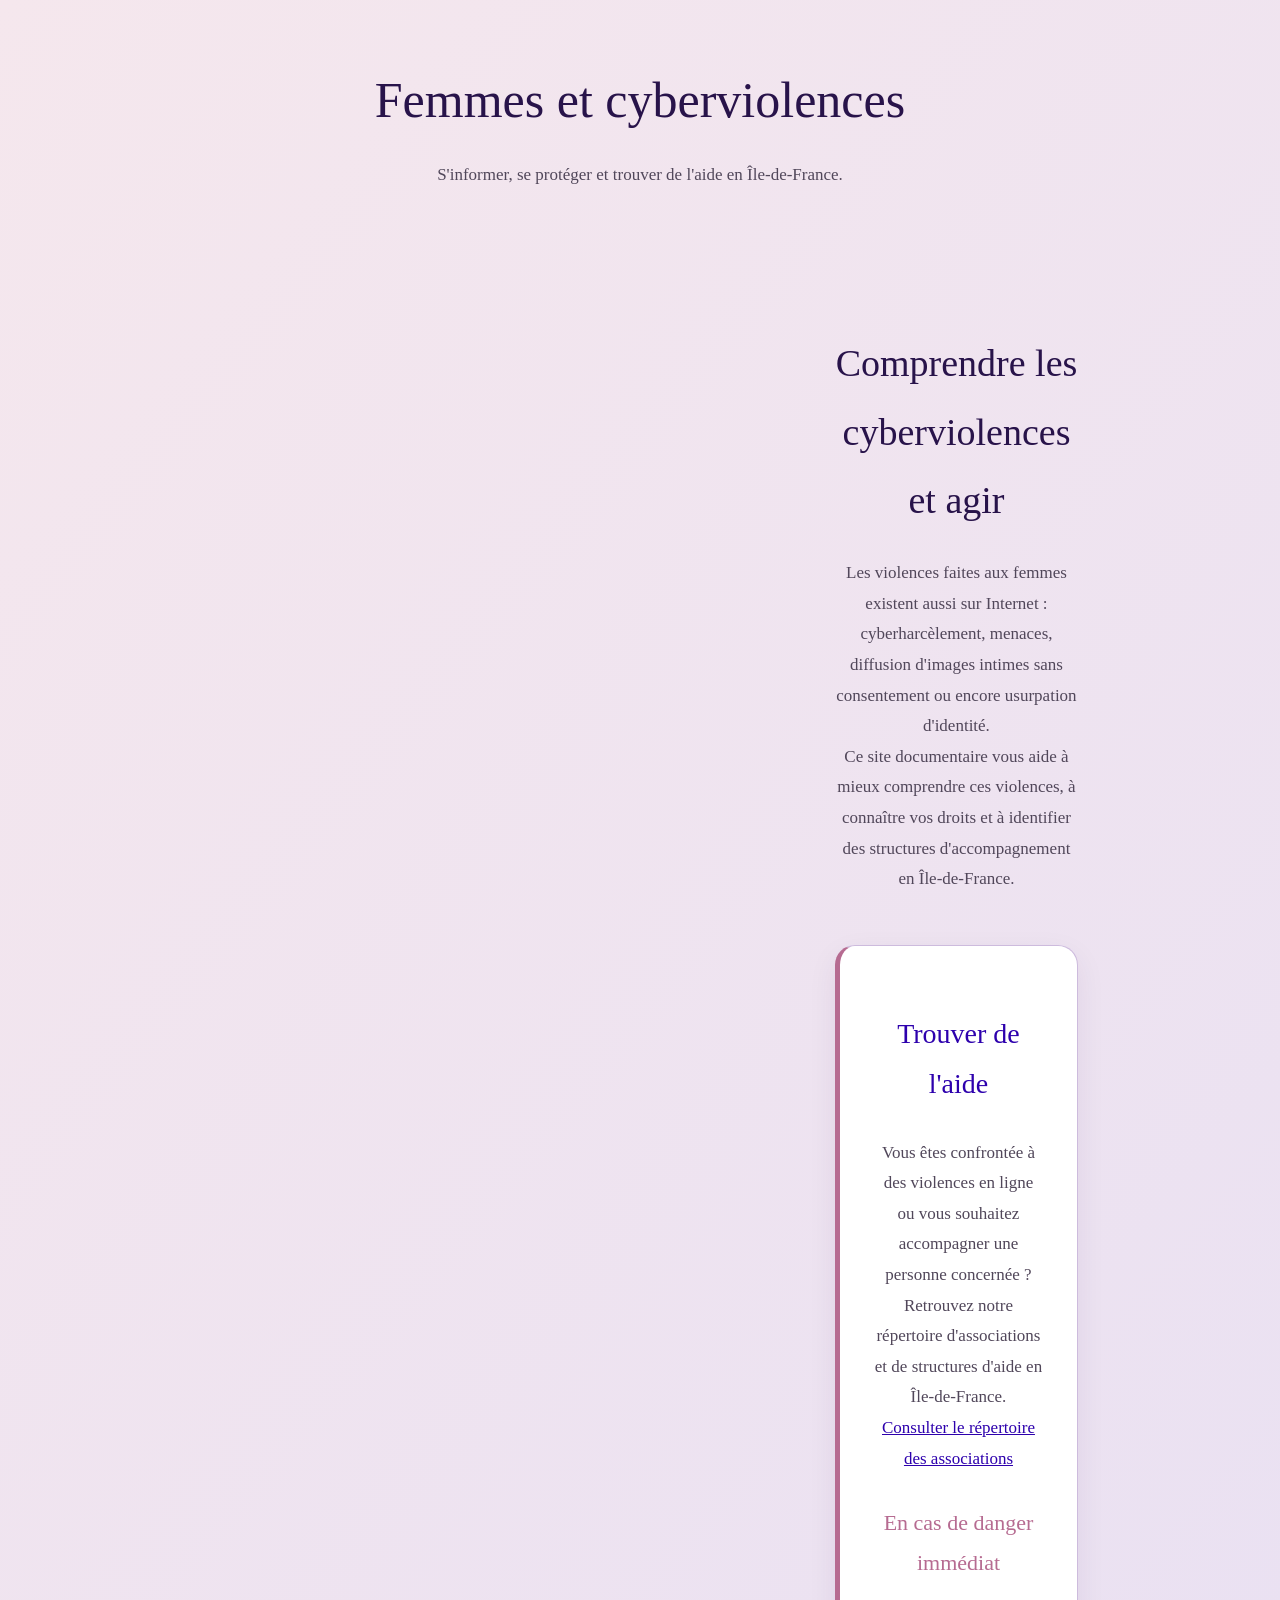
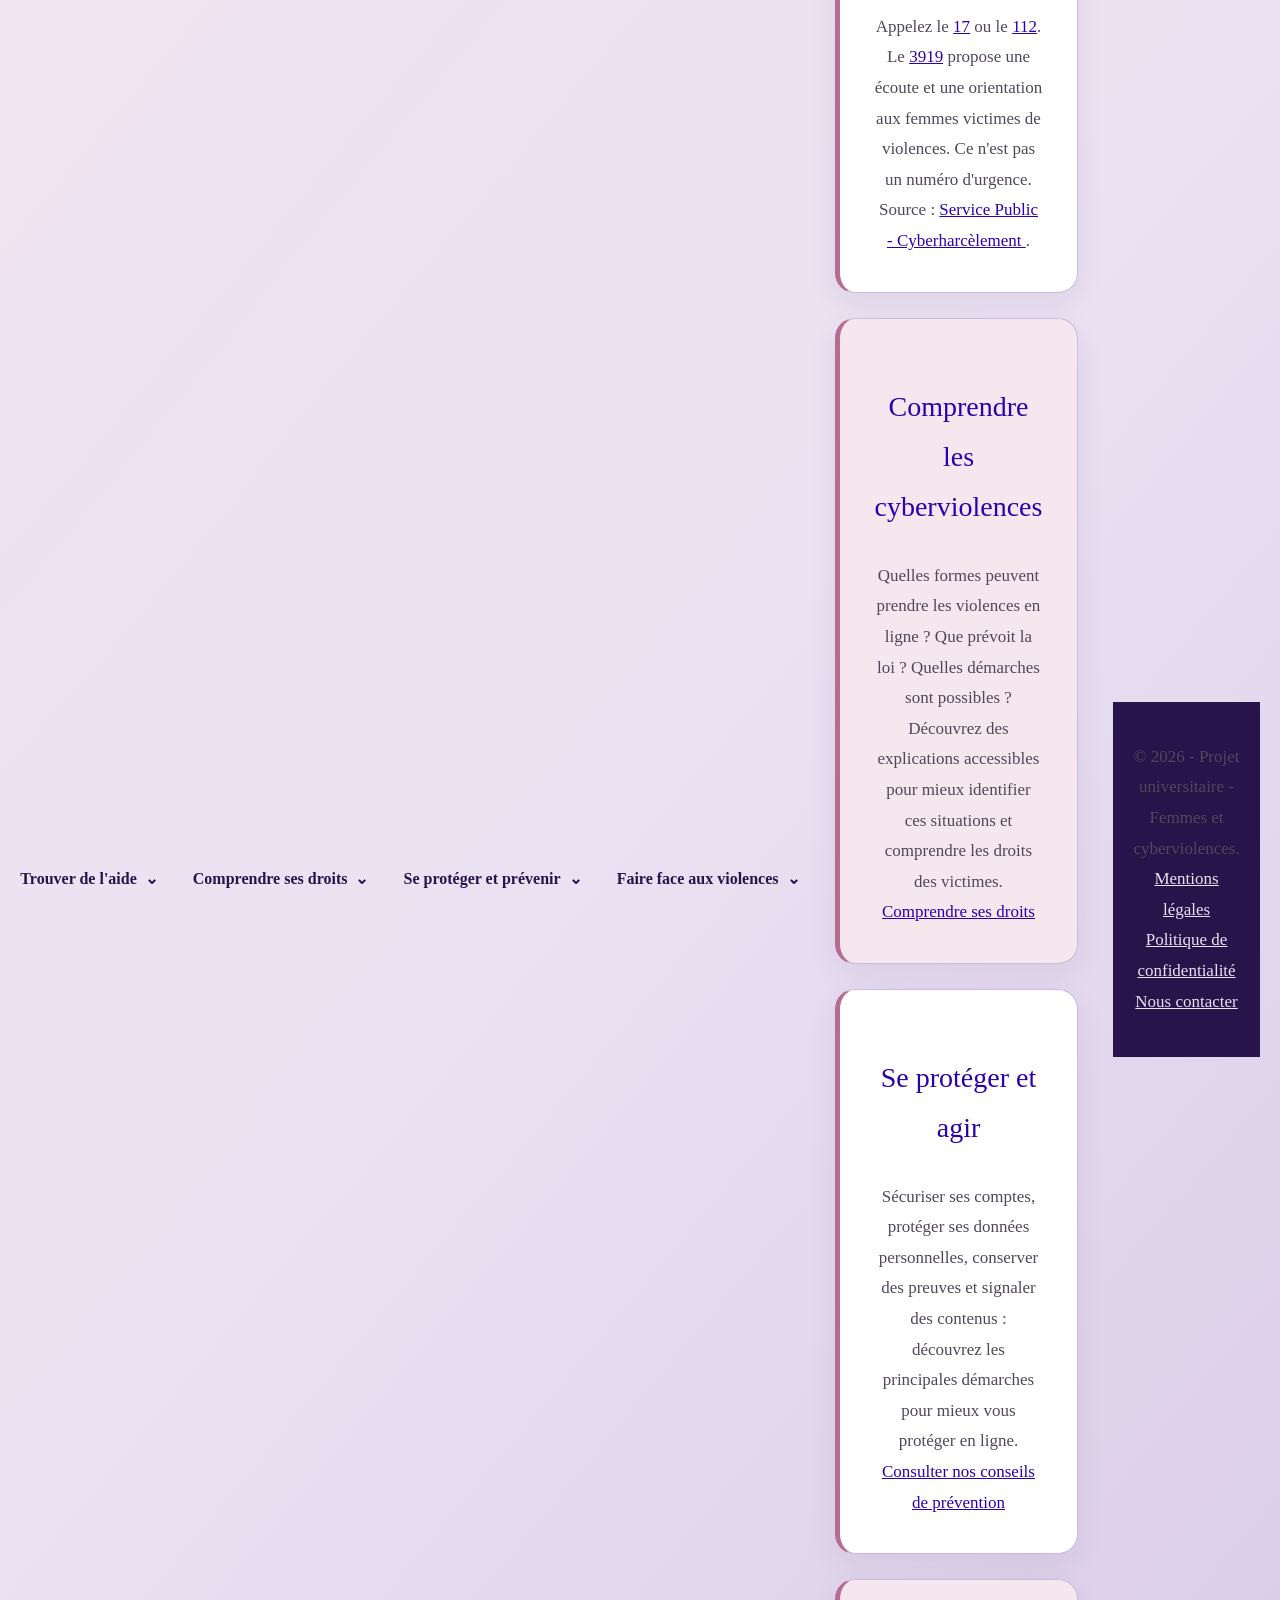
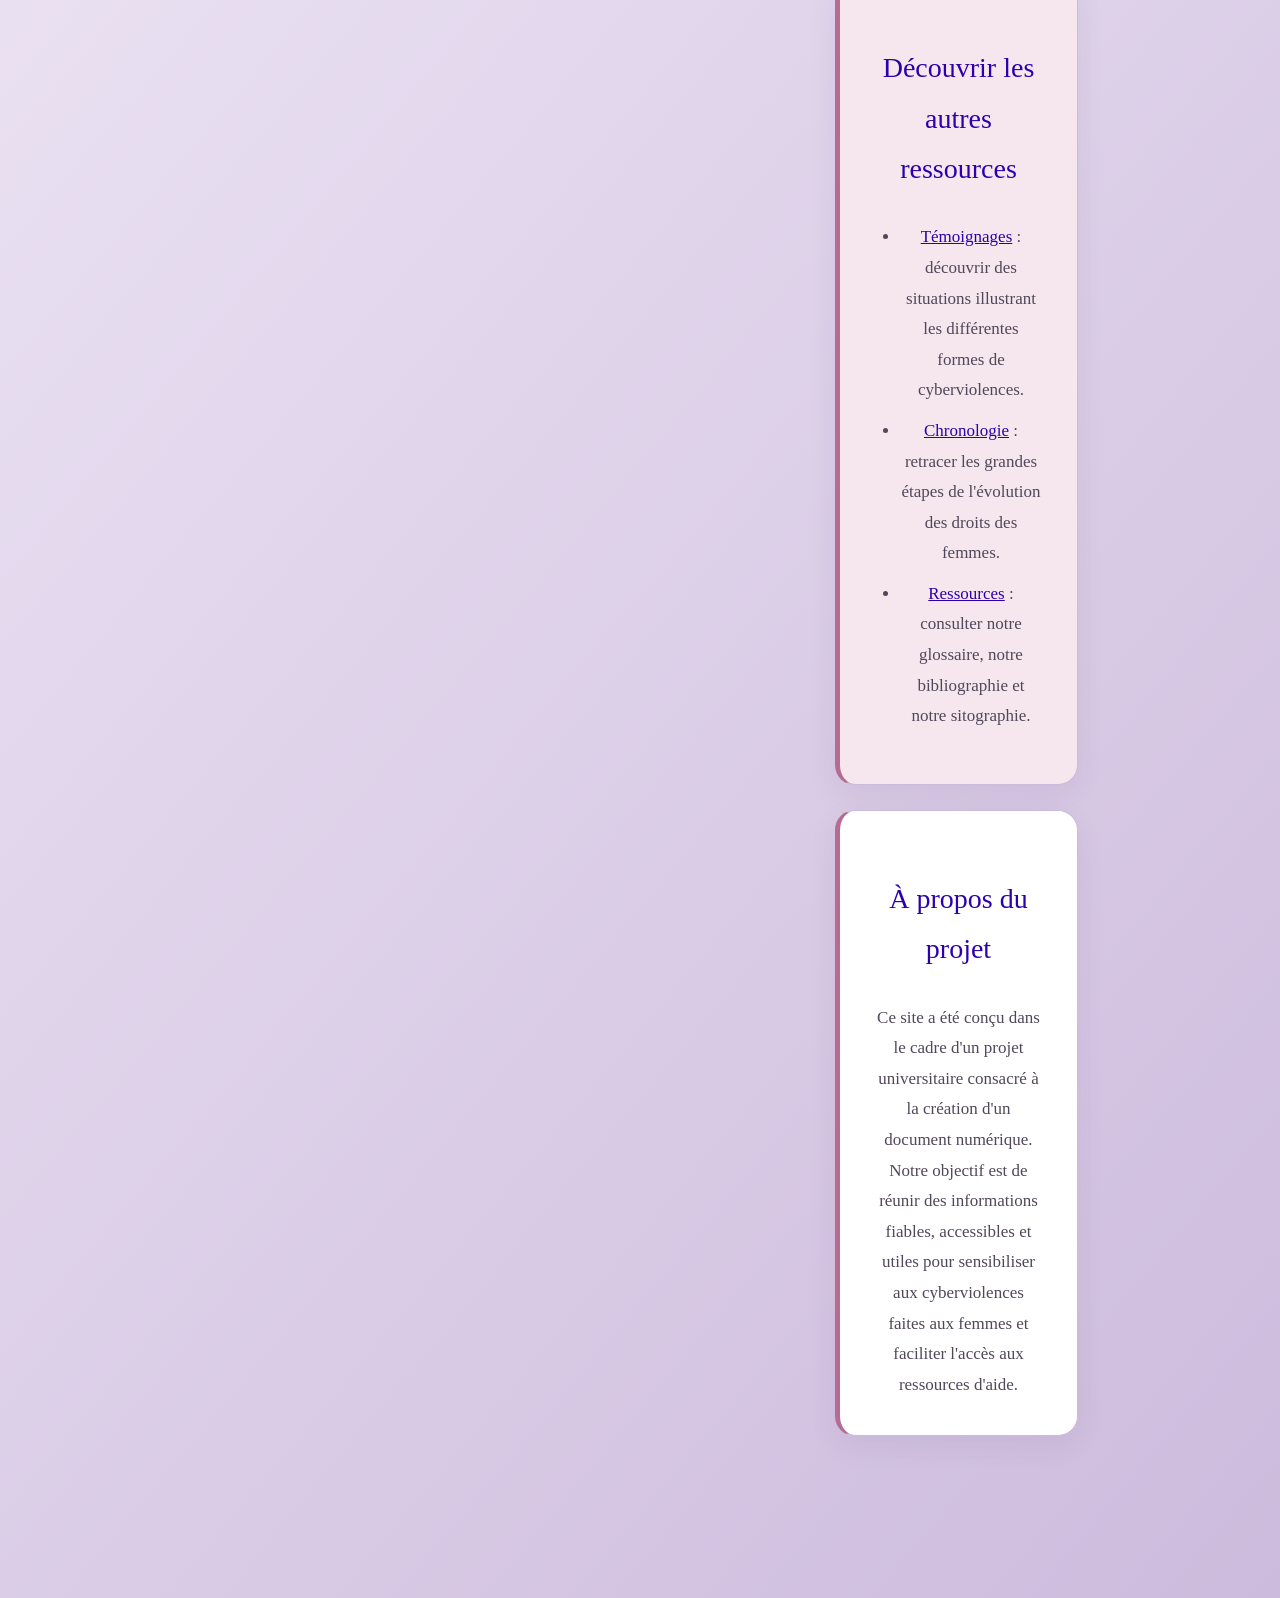
==== commit 97a04c4b: "Remove navigation sections for various topics Removed several sections related to help, rights, prot" ====
--- a/index.html
+++ b/index.html
@@ -59,49 +59,7 @@
                 <li><a href="violenceenligne.html">Violences en ligne</a></li>
             </ul>
         </details>
-
-    </nav>
-
-</header>
-        <!-- Rubrique 1 : Trouver de l'aide -->
-        <details class="menu-deroulant">
-            <summary>Trouver de l'aide</summary>
-            <ul>
-                <li><a href="associations.html">Associations</a></li>
-                <li><a href="ressources.html">Ressources</a></li>
-            </ul>
-        </details>
-
-        <!-- Rubrique 2 : Comprendre ses droits -->
-        <details class="menu-deroulant">
-            <summary>Comprendre ses droits</summary>
-            <ul>
-                <li><a href="droits.html">Comprendre ses droits</a></li>
-                <li><a href="chronologie.html">Chronologie</a></li>
-            </ul>
-        </details>
-
-        <!-- Rubrique 3 : Se protéger et prévenir -->
-        <details class="menu-deroulant">
-            <summary>Se protéger et prévenir</summary>
-            <ul>
-                <li><a href="prevention.html">Prévention</a></li>
-                <li><a href="protegersescomptes.html">Protéger ses comptes</a></li>
-            </ul>
-        </details>
-
-        <!-- Rubrique 4 : Faire face aux violences -->
-        <details class="menu-deroulant">
-            <summary>Faire face aux violences</summary>
-            <ul>
-                <li><a href="victimedeviolence.html">Victime de violences</a></li>
-                <li><a href="demarchespoursignaler.html">Signaler les violences</a></li>
-                <li><a href="violenceenligne.html">Violences en ligne</a></li>
-            </ul>
-        </details>
-
-    </nav>
-
+        
     <!-- CONTENU PRINCIPAL DE LA PAGE -->
     <main>
 
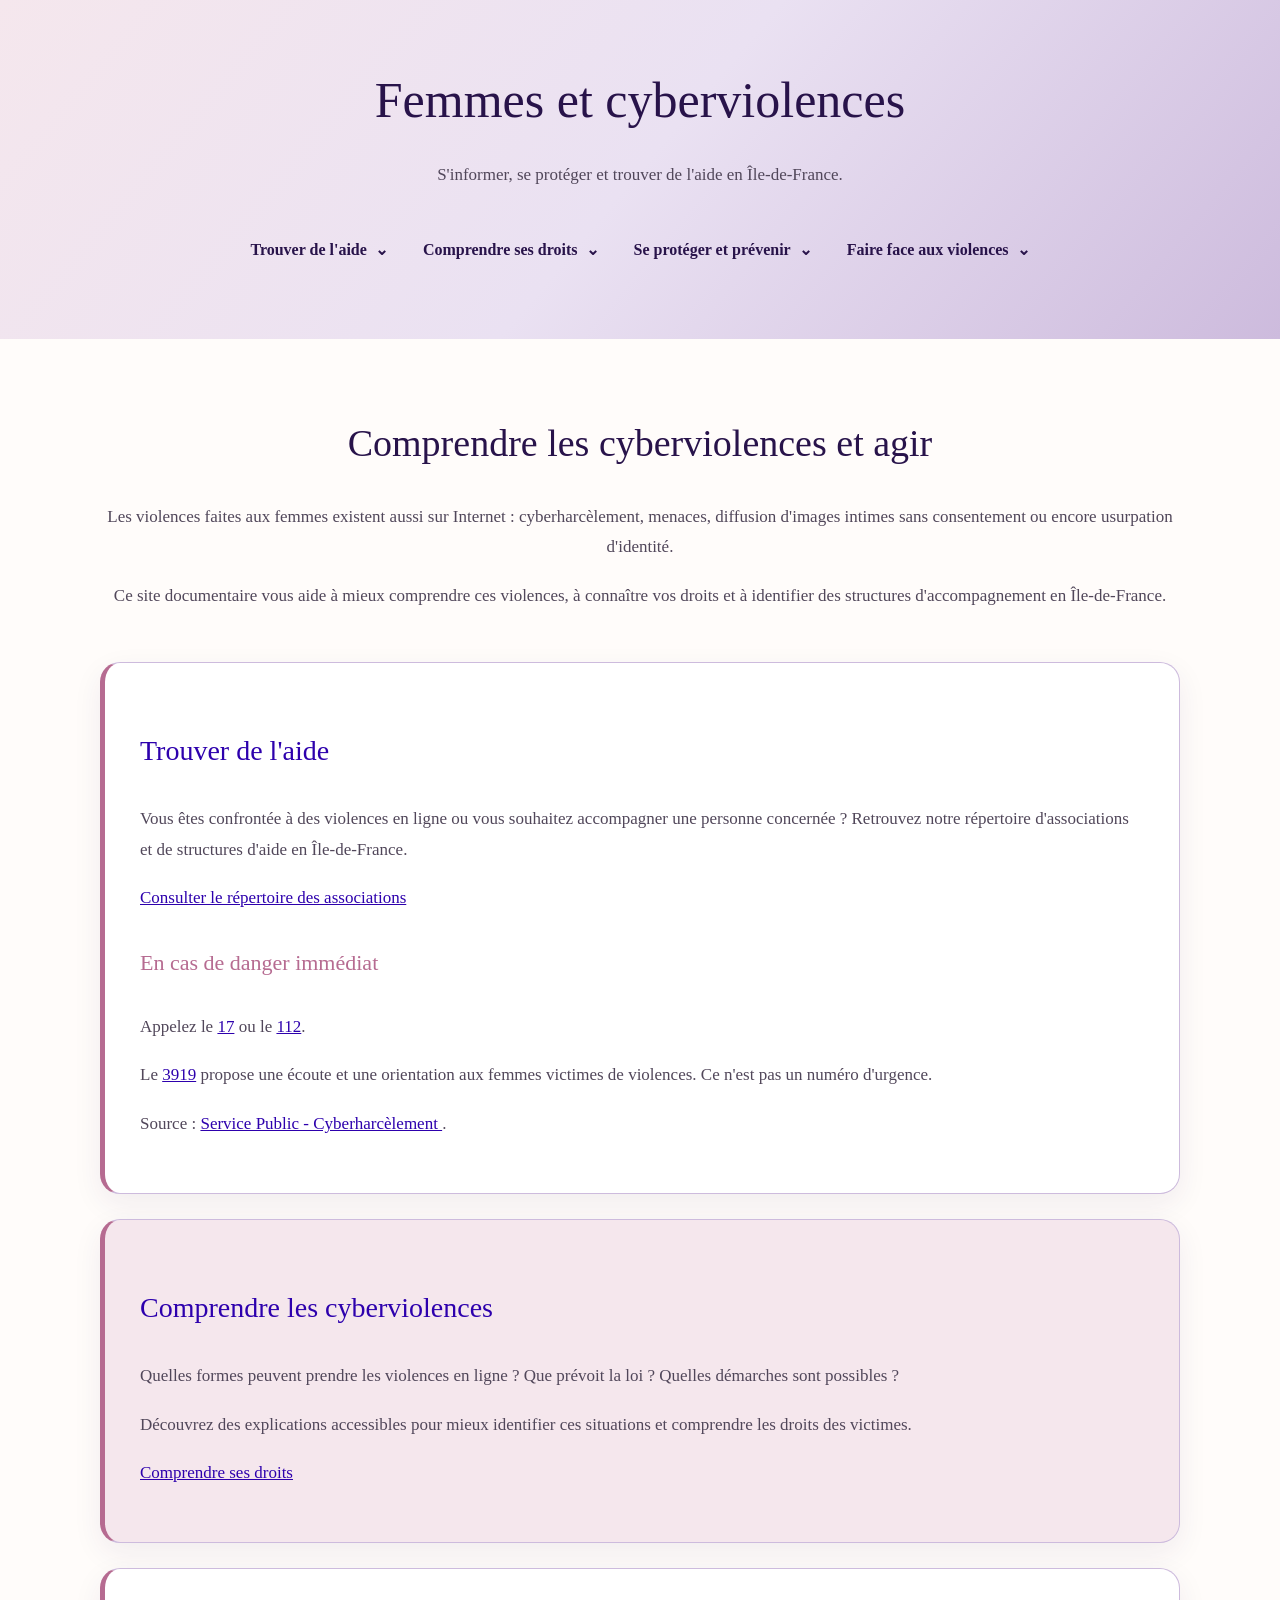
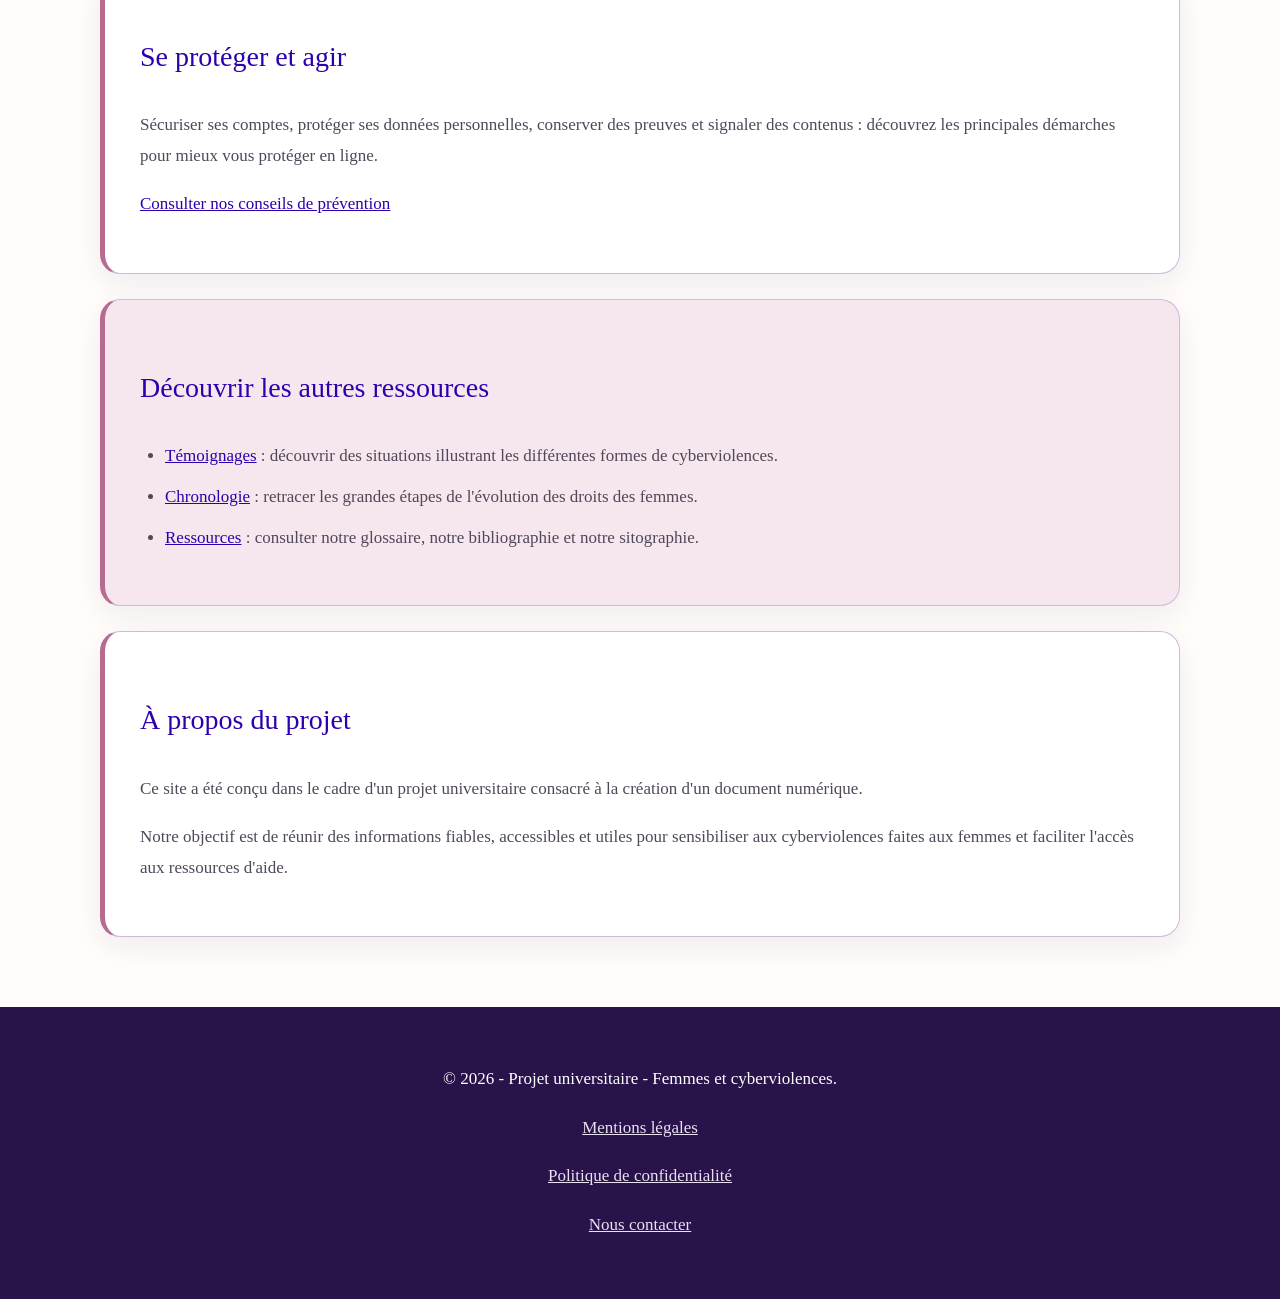
==== commit 00123169: "Fix HTML structure by closing nav and header tags" ====
--- a/index.html
+++ b/index.html
@@ -59,6 +59,9 @@
                 <li><a href="violenceenligne.html">Violences en ligne</a></li>
             </ul>
         </details>
+         </nav>
+
+</header>
         
     <!-- CONTENU PRINCIPAL DE LA PAGE -->
     <main>
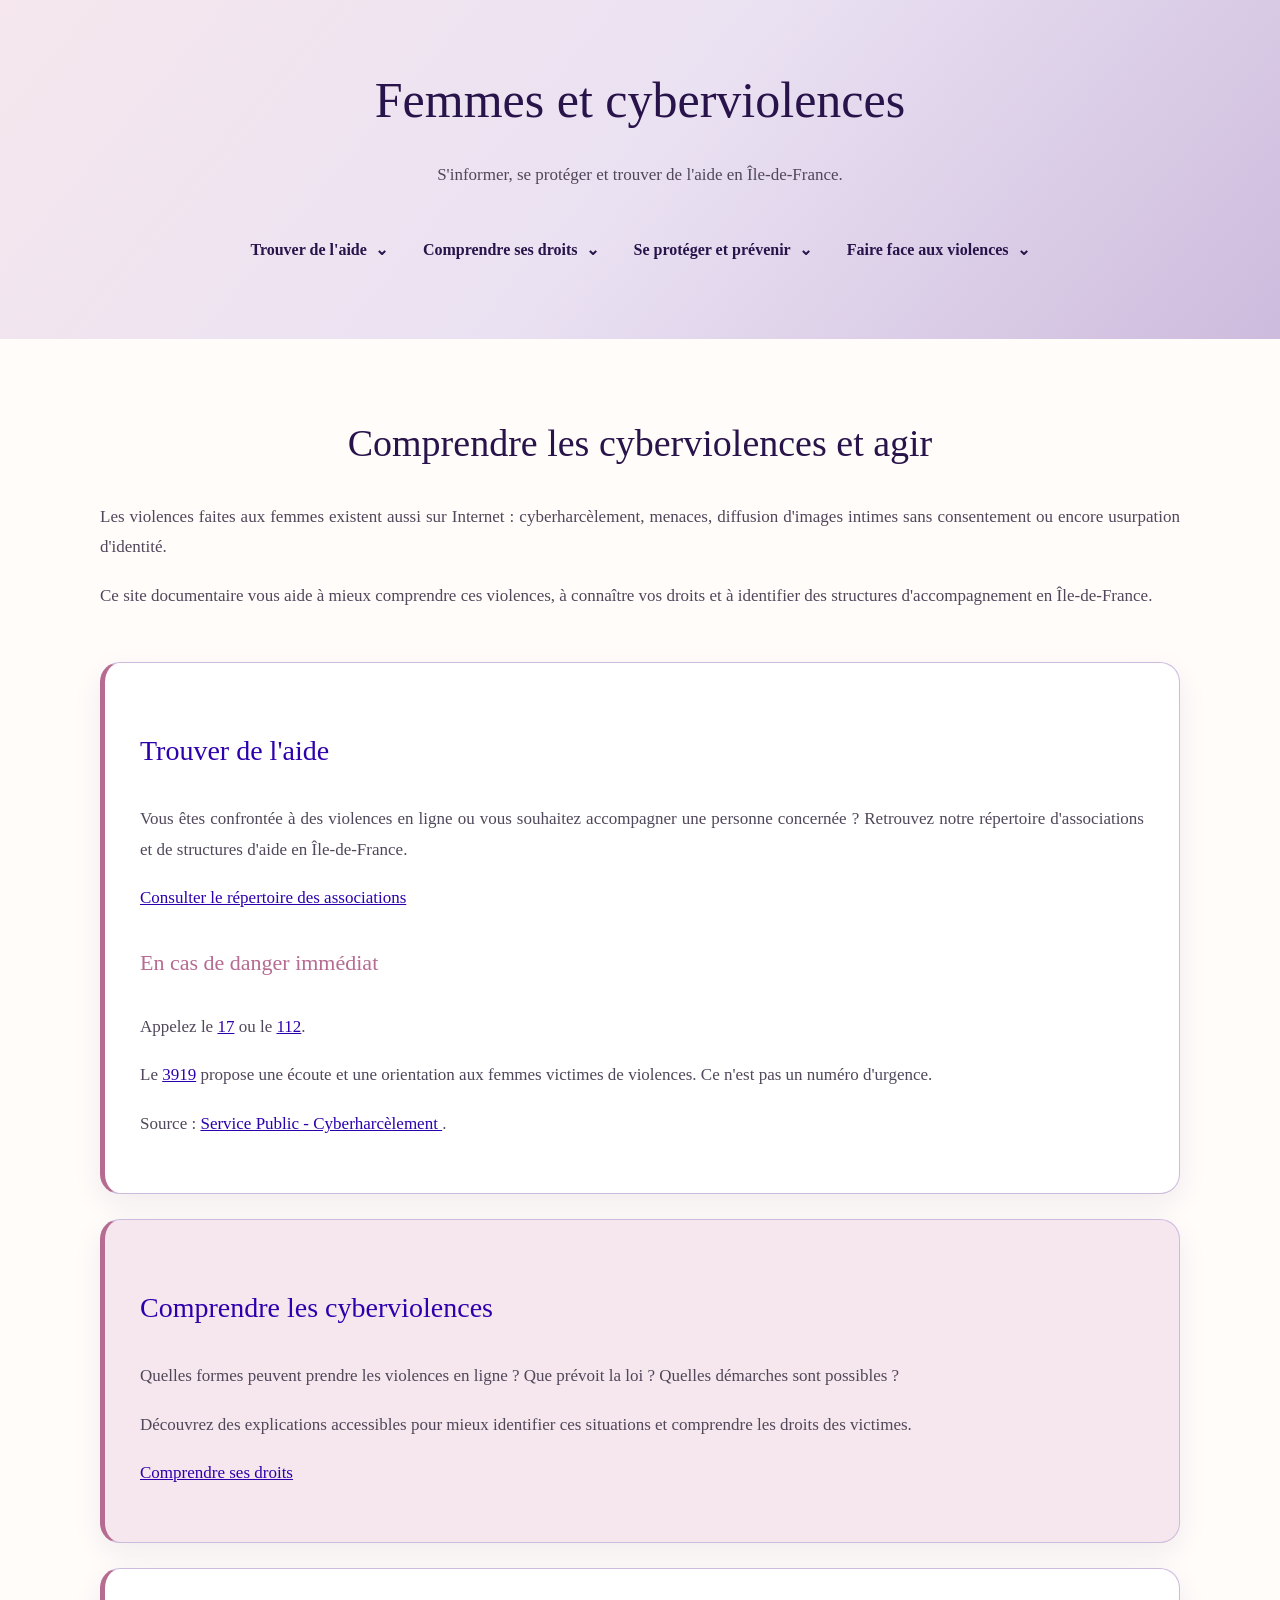
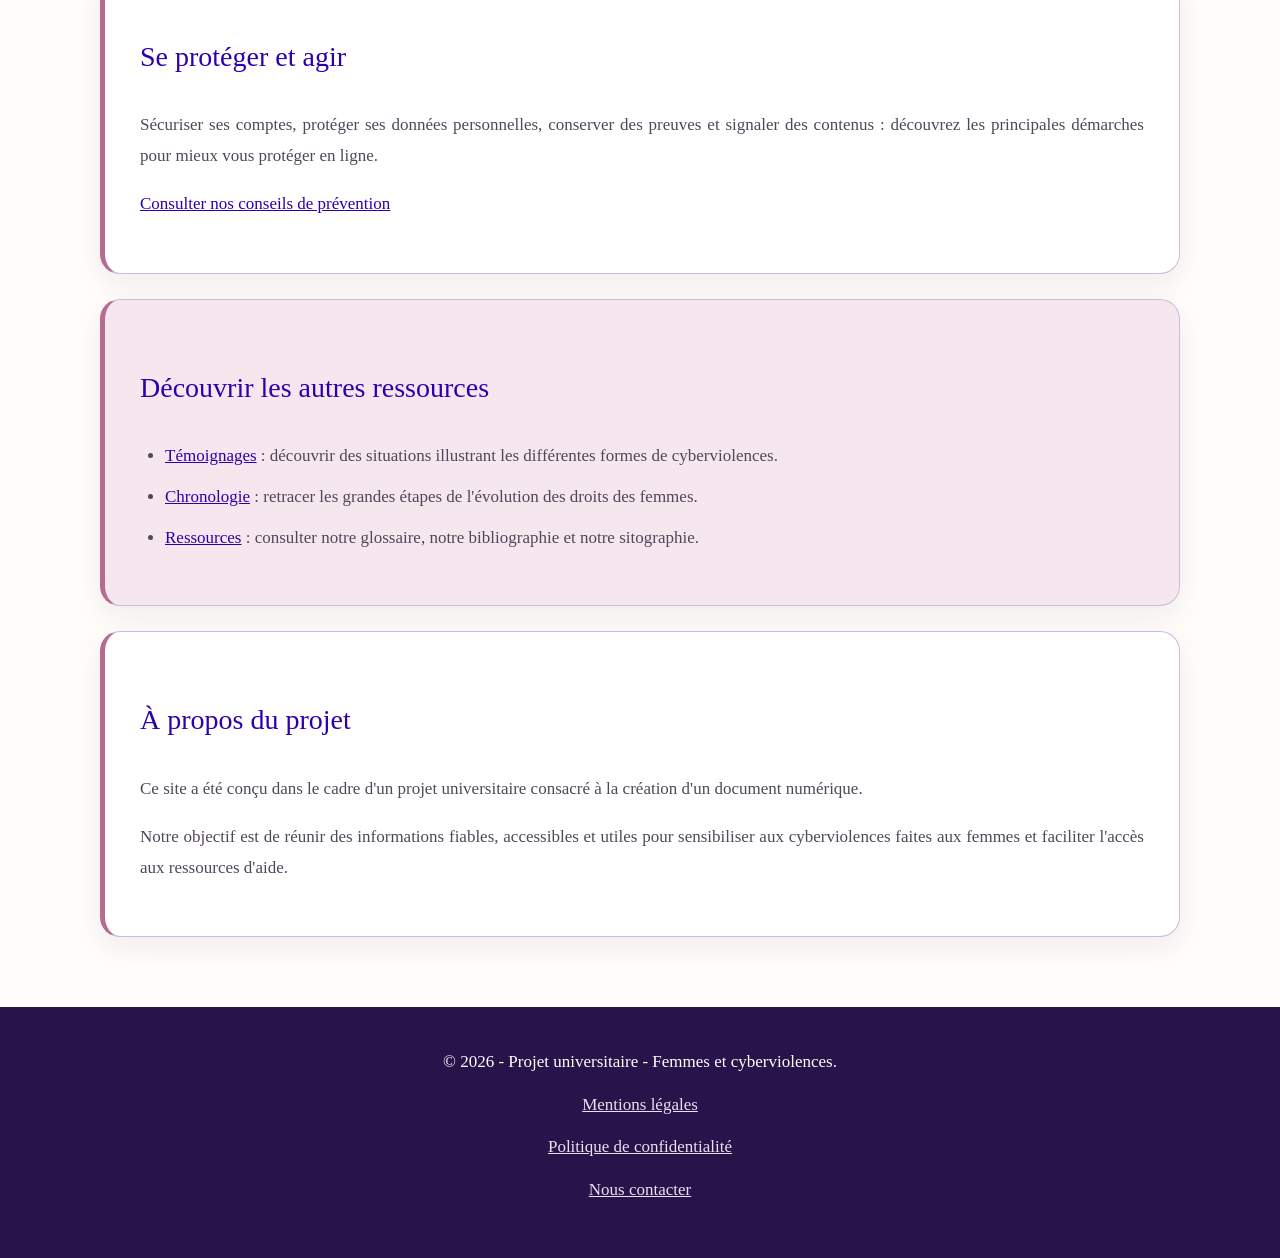
==== commit bf5c0f27: "Implement dropdown menu functionality with JS Add JavaScript for dropdown menu interactions." ====
--- a/index.html
+++ b/index.html
@@ -12,6 +12,41 @@
     <!-- Lien vers la feuille de style CSS -->
     <link rel="stylesheet" href="style.css">
 </head>
+
+    <script>
+document.addEventListener("DOMContentLoaded", function () {
+
+    const menus = document.querySelectorAll(".menu-deroulant");
+
+    menus.forEach(function (menu) {
+
+        // Ouverture au passage de la souris
+        menu.addEventListener("mouseenter", function () {
+            menus.forEach(function (autreMenu) {
+                autreMenu.open = (autreMenu === menu);
+            });
+        });
+
+        // Fermeture lorsque la souris quitte la rubrique
+        menu.addEventListener("mouseleave", function () {
+            menu.open = false;
+        });
+
+        // Fermeture des autres menus lorsqu'un menu est ouvert
+        menu.addEventListener("toggle", function () {
+            if (menu.open) {
+                menus.forEach(function (autreMenu) {
+                    if (autreMenu !== menu) {
+                        autreMenu.open = false;
+                    }
+                });
+            }
+        });
+
+    });
+
+});
+</script>
 
 <body>
 
--- a/style.css
+++ b/style.css
@@ -31,6 +31,25 @@
     line-height: 1.8;
 }
 
+/* Menu intégré dans le header */
+body > header.entete-site nav.navigation-principale {
+    justify-content: center;
+    background-color: transparent;
+    border-bottom: none;
+    margin-top: 25px;
+    flex-wrap: nowrap;
+}
+
+/* Centrage du contenu du header */
+.presentation-site {
+    text-align: center;
+}
+
+/* Centrage des rubriques */
+.menu-deroulant {
+    text-align: center;
+}
+
 /* 3. TITRES */
 
 h1, h2, h3, h4 {
@@ -63,6 +82,10 @@
 
 p {
     margin-bottom: 18px;
+}
+/* Justification des paragraphes */
+p {
+    text-align: justify;
 }
 
 /* 5. EN-TÊTE DU SITE */
@@ -291,12 +314,12 @@
     color: var(--blanc);
 }
 
+
 /* 15. ADAPTATION AUX TABLETTES ET TÉLÉPHONES */
 
 @media (max-width: 850px) {
 
     /* En-tête */
-
     body > header.entete-site {
         padding: 40px 20px;
     }
@@ -306,7 +329,6 @@
     }
 
     /* Navigation */
-
     nav.navigation-principale {
         flex-wrap: wrap;
         justify-content: center;
@@ -314,8 +336,11 @@
         padding: 12px;
     }
 
+    .menu-deroulant summary {
+        font-size: 15px;
+    }
+
     /* Contenu */
-
     main {
         width: 92%;
         margin: 40px auto;
@@ -324,9 +349,79 @@
     article > section {
         padding: 25px;
     }
-
-    .menu-deroulant summary {
-        font-size: 15px;
+}
+
+
+/* 18. MISE EN FORME DES PAGES DE CONTENU */
+
+/* Paragraphes justifiés dans le contenu principal */
+main article p {
+    text-align: justify;
+}
+
+/* Sections avec bordure latérale rose */
+main article > section {
+    background-color: var(--blanc);
+    margin-bottom: 25px;
+    padding: 35px;
+    border: 1px solid var(--lilas-moyen);
+    border-left: 5px solid var(--rose-accent);
+    border-radius: 20px;
+    box-shadow: 0 10px 30px rgba(55, 25, 82, 0.07);
+}
+
+/* Alternance des couleurs */
+main article > section:nth-of-type(even) {
+    background-color: var(--rose-poudre);
+}
+
+/* Adaptation aux petits écrans */
+@media (max-width: 850px) {
+    main article > section {
+        padding: 25px;
+    }
+}
+
+@media (max-width: 500px) {
+    main article > section {
+        padding: 20px;
+    }
+}
+
+
+/* MISE EN FORME DES PAGES DE CONTENU */
+
+/* Paragraphes justifiés dans le contenu principal */
+main article p {
+    text-align: justify;
+}
+
+/* Sections avec bordure latérale rose */
+main article > section {
+    background-color: var(--blanc);
+    margin-bottom: 25px;
+    padding: 35px;
+    border: 1px solid var(--lilas-moyen);
+    border-left: 5px solid var(--rose-accent);
+    border-radius: 20px;
+    box-shadow: 0 10px 30px rgba(55, 25, 82, 0.07);
+}
+
+/* Alternance des couleurs */
+main article > section:nth-of-type(even) {
+    background-color: var(--rose-poudre);
+}
+
+/* Adaptation aux petits écrans */
+@media (max-width: 850px) {
+    main article > section {
+        padding: 25px;
+    }
+}
+
+@media (max-width: 500px) {
+    main article > section {
+        padding: 20px;
     }
 }
 
@@ -363,21 +458,104 @@
         padding: 20px;
     }
 }
-/* Menu intégré dans le header */
-body > header.entete-site nav.navigation-principale {
-    justify-content: center;
-    background-color: transparent;
-    border-bottom: none;
-    margin-top: 25px;
-    flex-wrap: nowrap;
-}
-
-/* Centrage du contenu du header */
-.presentation-site {
-    text-align: center;
-}
-
-/* Centrage des rubriques */
-.menu-deroulant {
-    text-align: center;
-}
+
+/* 17. PIED DE PAGE COMMUN À TOUTES LES PAGES */
+
+body > footer#pied-de-page {
+    display: block;
+    width: 100%;
+    max-width: none;
+    margin: 0;
+    padding: 40px 20px;
+    background-color: var(--violet-encre);
+    color: var(--blanc);
+    text-align: center;
+}
+
+body > footer#pied-de-page p {
+    text-align: center;
+    margin: 0 0 12px;
+}
+
+body > footer#pied-de-page a {
+    color: var(--lilas);
+    text-align: center;
+}
+
+body > footer#pied-de-page a:hover {
+    color: var(--blanc);
+}
+
+/* 16. ADAPTATION AUX PETITS TÉLÉPHONES */
+
+@media (max-width: 500px) {
+
+    body {
+        font-size: 16px;
+    }
+
+    .entete-site h1 {
+        font-size: 32px;
+    }
+
+    h2 {
+        font-size: 30px;
+    }
+
+    h3 {
+        font-size: 24px;
+    }
+
+    nav.navigation-principale {
+        justify-content: center;
+        gap: 8px 18px;
+    }
+
+    .menu-deroulant ul {
+        min-width: 200px;
+    }
+
+    article > section {
+        padding: 20px;
+    }
+    
+
+/* 17. FOOTER : pleine largeur et texte centré */
+
+#pied-de-page {
+    display: block;
+    width: 100%;
+    max-width: none;
+    margin: 0;
+    padding: 40px 20px;
+    background-color: var(--violet-encre);
+    color: var(--blanc);
+    text-align: center;
+}
+
+#pied-de-page p {
+    text-align: center !important;
+    margin: 0 0 12px;
+}
+
+#pied-de-page a {
+    color: var(--lilas);
+    text-align: center;
+}
+    
+/* FOOTER : centrage du contenu */
+
+body > footer#pied-de-page {
+    width: 100%;
+    text-align: center !important;
+}
+
+body > footer#pied-de-page p {
+    text-align: center !important;
+    margin: 0 0 12px;
+}
+
+body > footer#pied-de-page a {
+    display: inline-block;
+    text-align: center;
+}
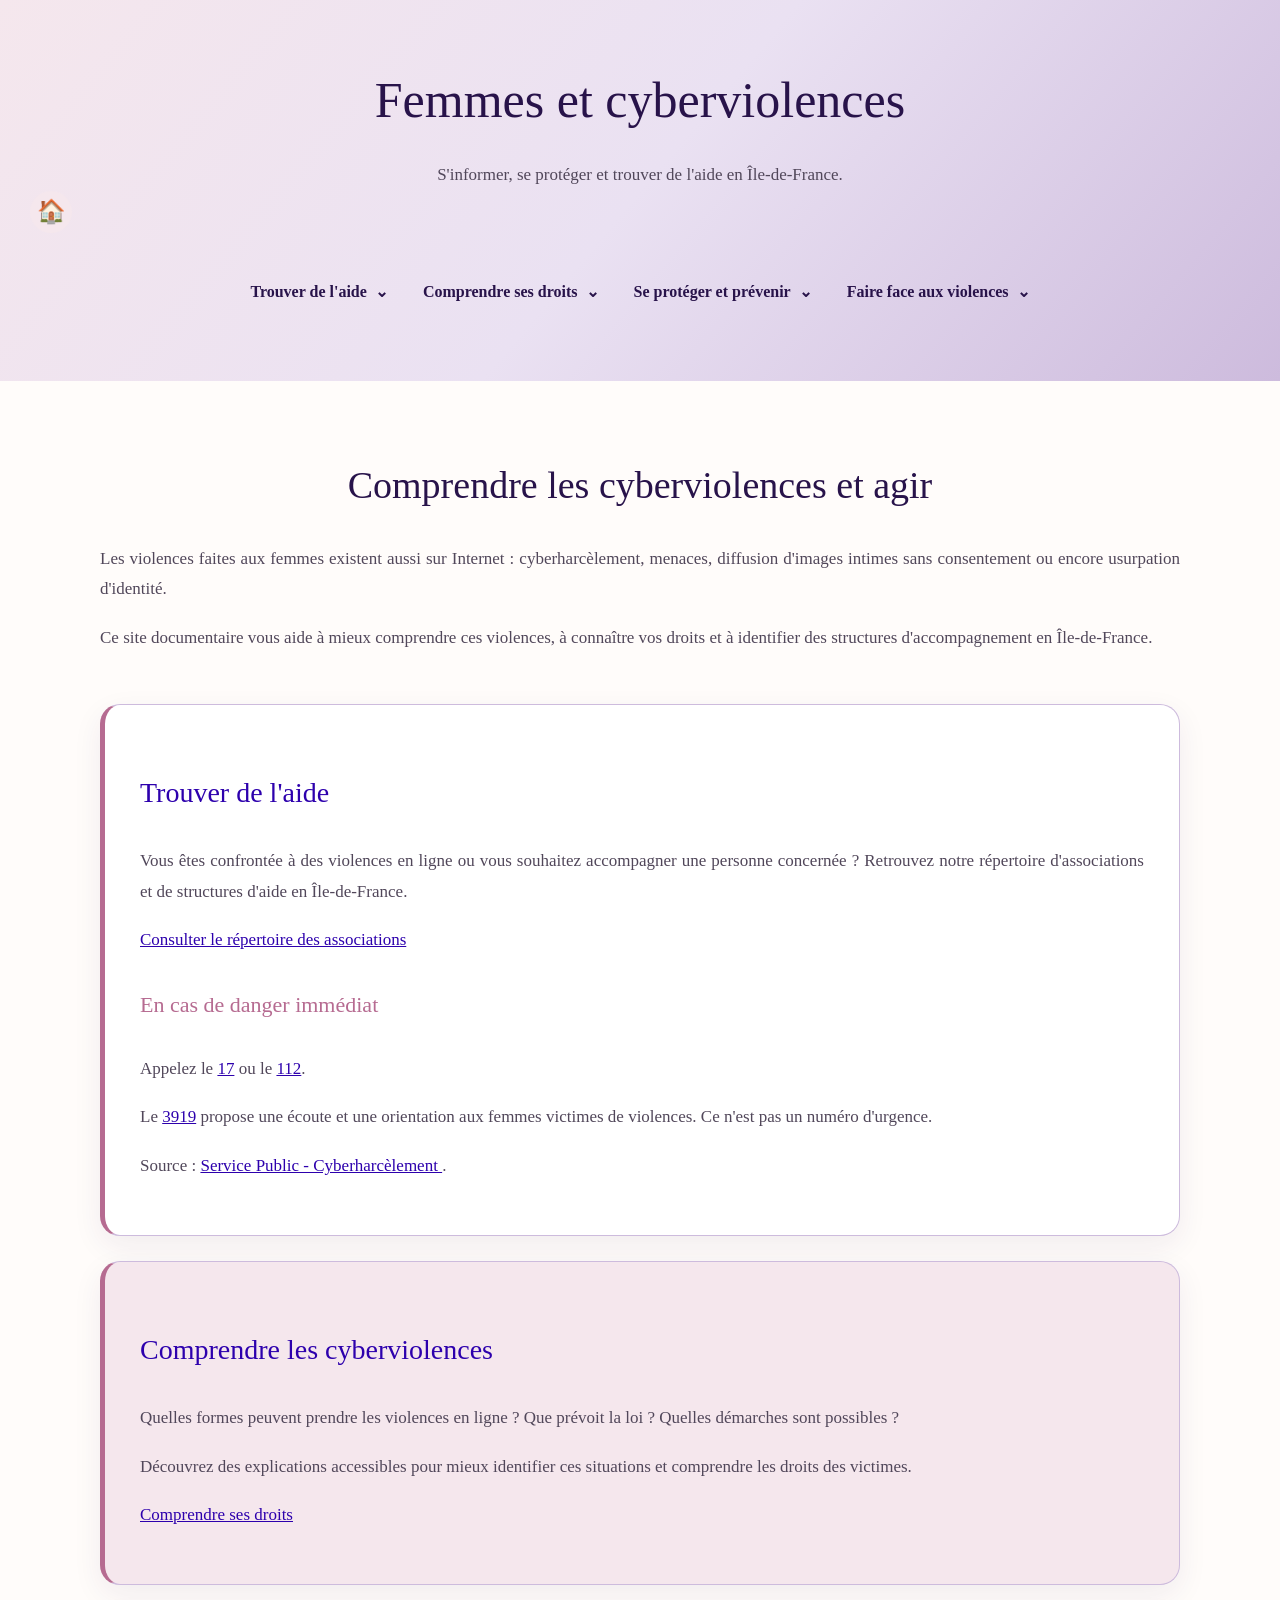
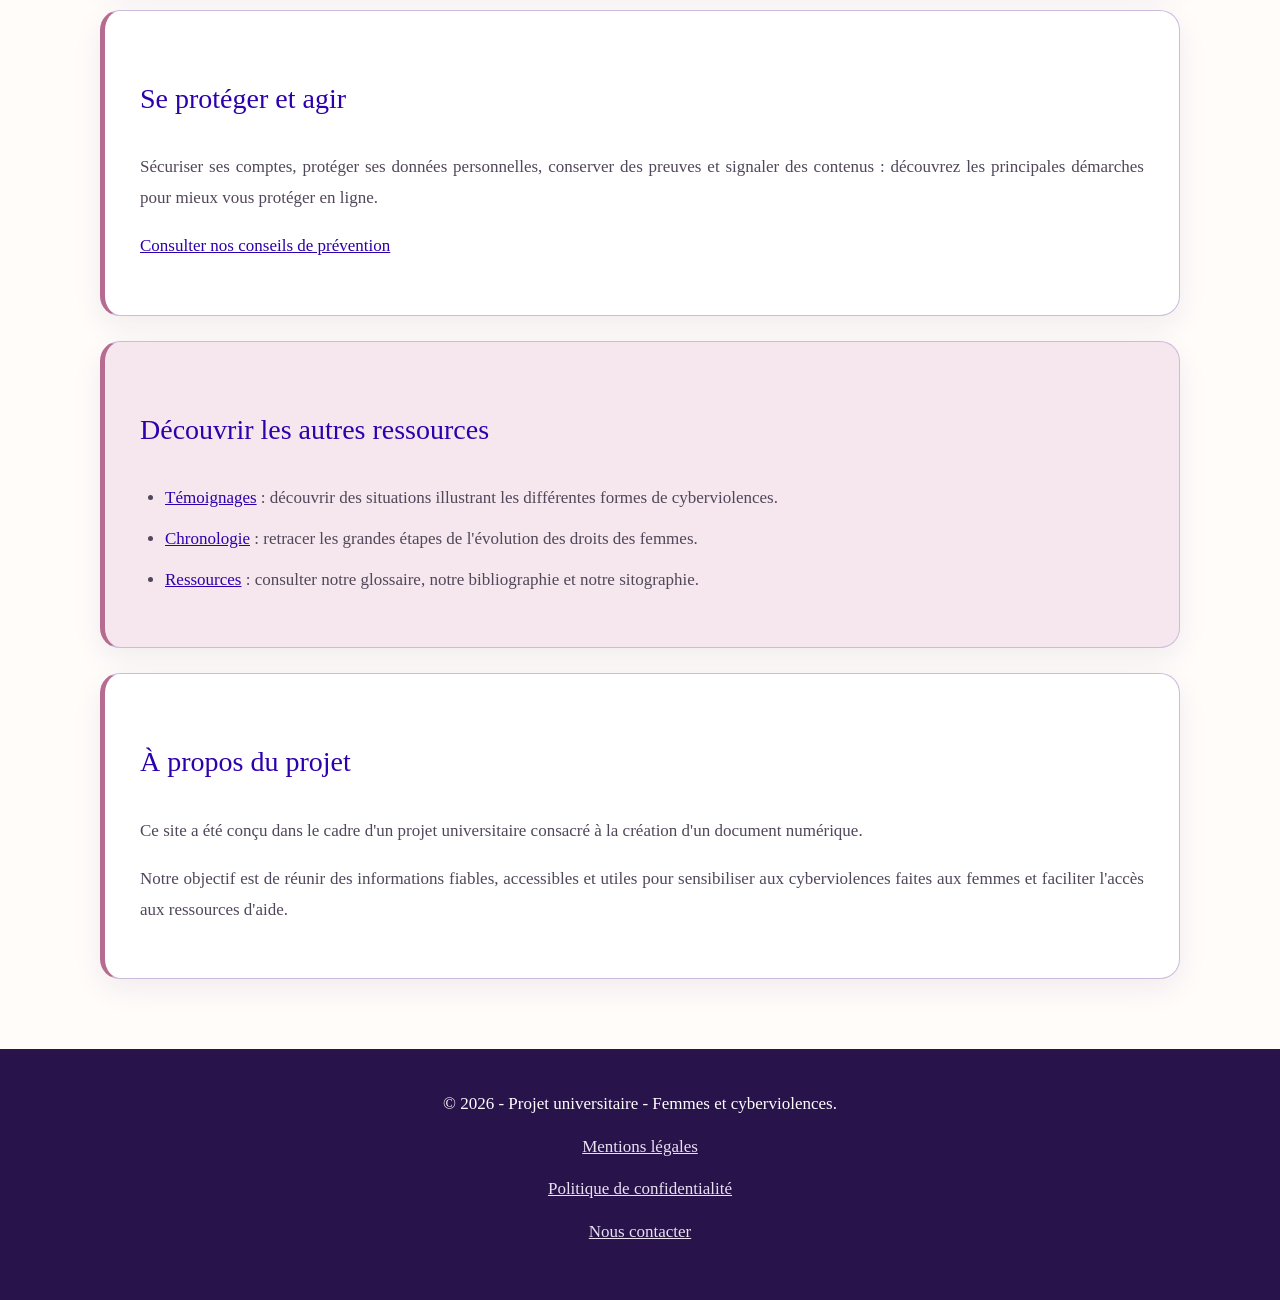
==== commit f76281e7: "Add home button link to index.html" ====
--- a/index.html
+++ b/index.html
@@ -60,6 +60,8 @@
     </div>
 
     <!-- MENU PRINCIPAL -->
+
+    <a href="index.html" class="bouton-accueil" aria-label="Retour à l'accueil" title="Accueil"> 🏠</a>
     <nav class="navigation-principale" aria-label="Navigation principale">
 
         <details class="menu-deroulant">
--- a/style.css
+++ b/style.css
@@ -235,6 +235,32 @@
     margin-bottom: 50px;
 }
 
+/* BOUTON RETOUR À L'ACCUEIL */
+
+.bouton-accueil {
+    display: flex;
+    align-items: center;
+    justify-content: center;
+
+    font-size: 23px;
+    text-decoration: none;
+
+    width: 42px;
+    height: 42px;
+
+    border-radius: 50%;
+    background-color: var(--rose-poudre);
+
+    transition: all 0.3s ease;
+}
+
+/* Effet au survol */
+
+.bouton-accueil:hover {
+    background-color: var(--rose-accent);
+    transform: scale(1.1);
+}
+
 /* 9. SECTIONS DU SITE */
 
 article > section {
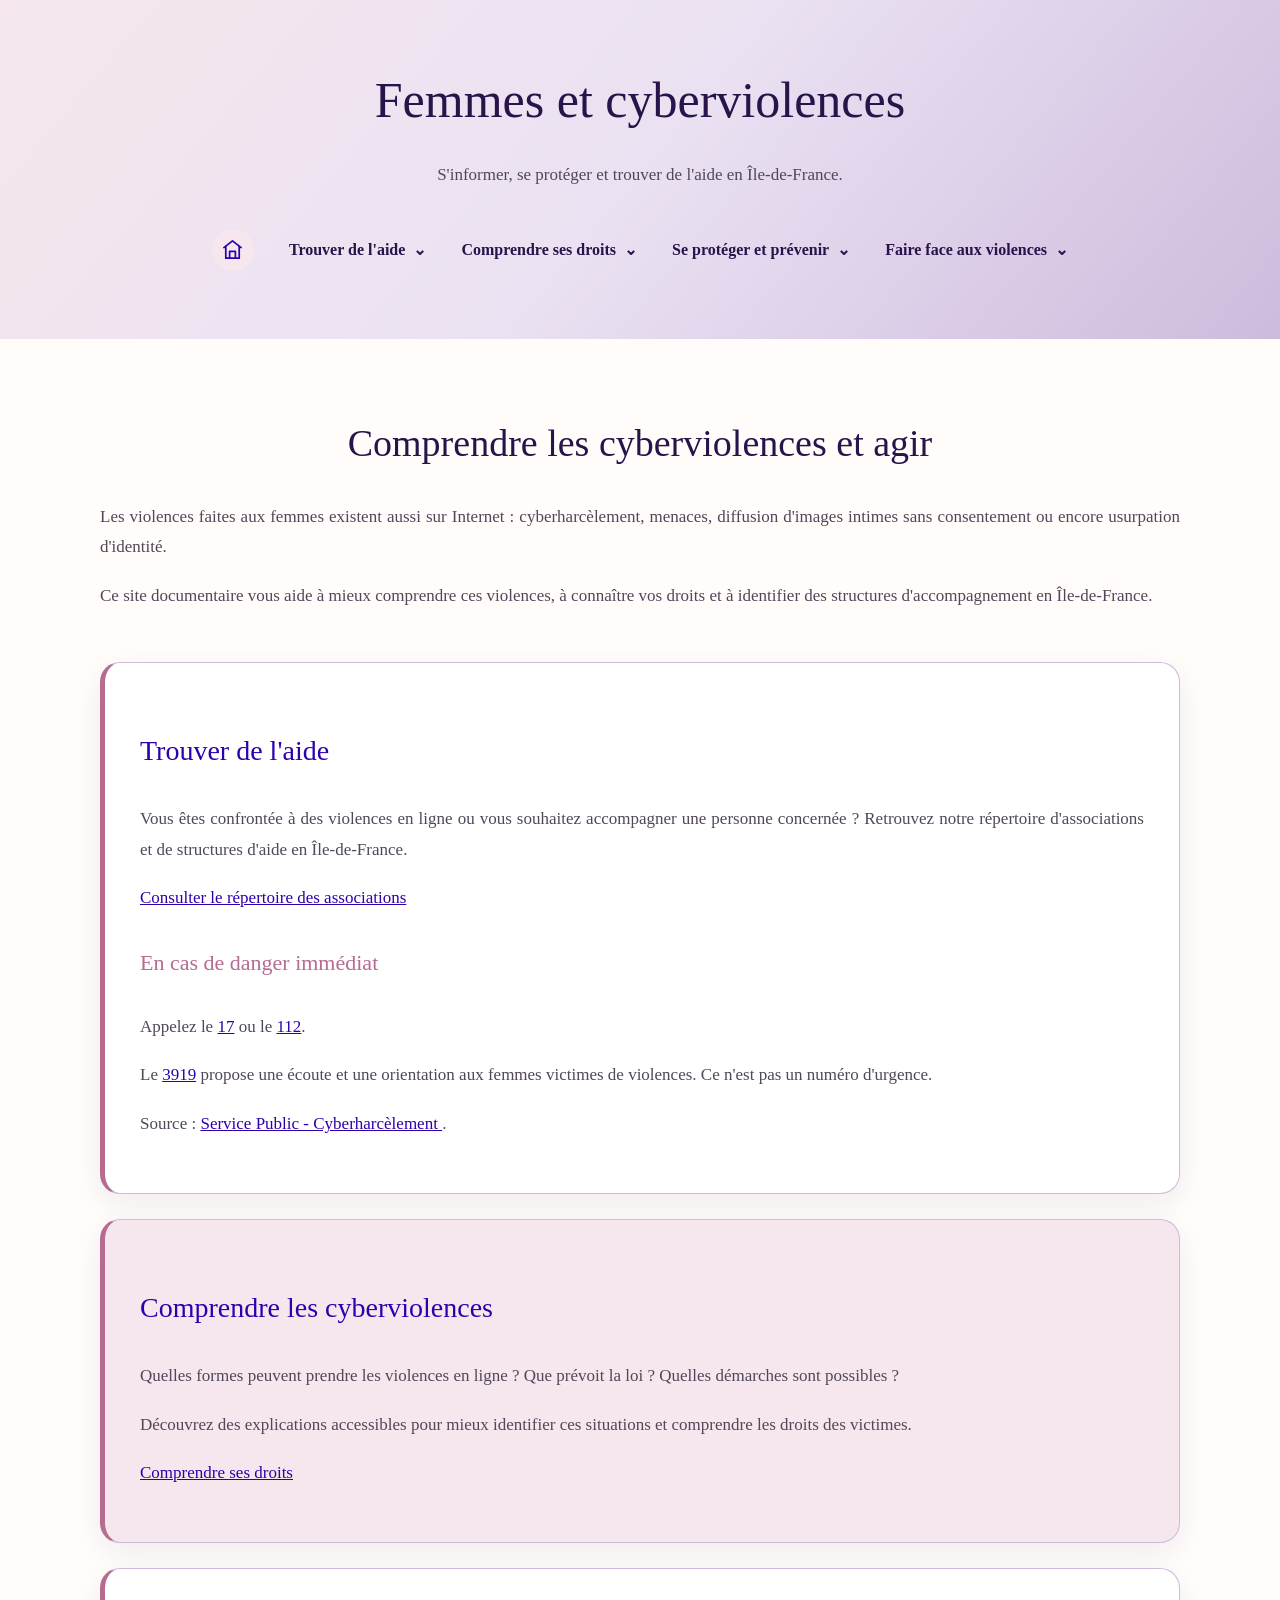
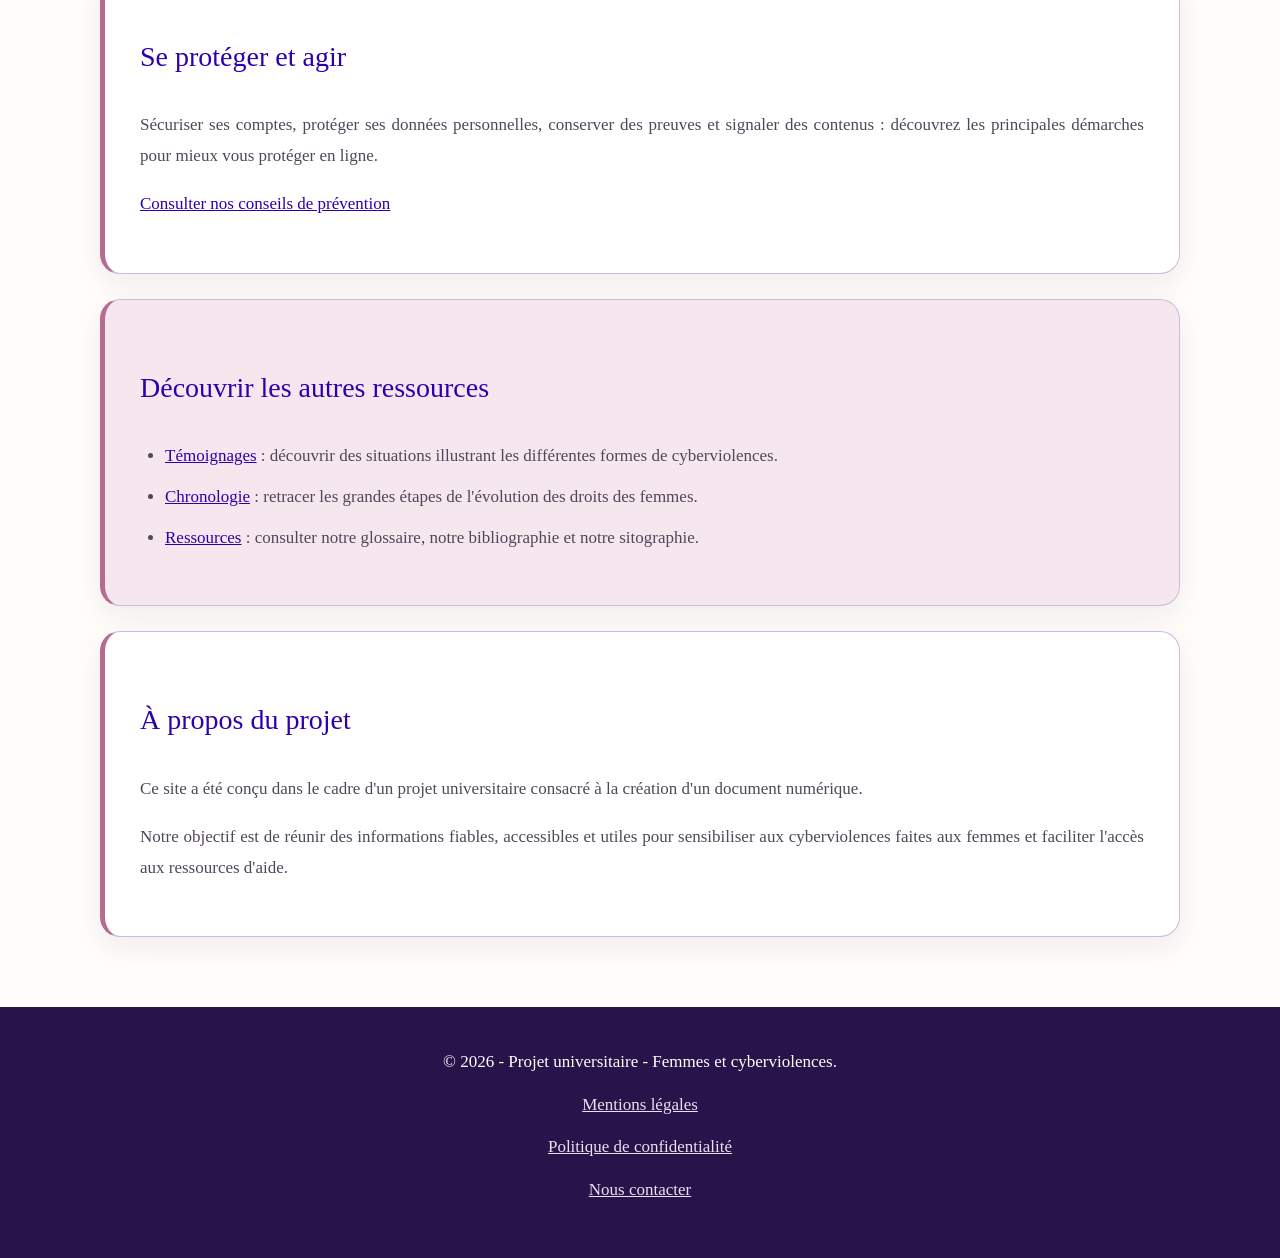
==== commit 3b7cc9a9: "Update index.html" ====
--- a/index.html
+++ b/index.html
@@ -59,10 +59,35 @@
         <p>S'informer, se protéger et trouver de l'aide en Île-de-France.</p>
     </div>
 
-    <!-- MENU PRINCIPAL -->
-
-    <a href="index.html" class="bouton-accueil" aria-label="Retour à l'accueil" title="Accueil"> 🏠</a>
-    <nav class="navigation-principale" aria-label="Navigation principale">
+ 
+<!-- MENU PRINCIPAL -->
+
+<nav class="navigation-principale" aria-label="Navigation principale">
+
+    <!-- BOUTON ACCUEIL AVEC LOGO MAISON -->
+    <a href="index.html"
+       class="bouton-accueil"
+       aria-label="Retour à l'accueil"
+       title="Accueil">
+
+        <svg xmlns="http://www.w3.org/2000/svg"
+             width="23"
+             height="23"
+             viewBox="0 0 24 24"
+             fill="none"
+             stroke="currentColor"
+             stroke-width="1.8"
+             stroke-linecap="round"
+             stroke-linejoin="round"
+             aria-hidden="true">
+
+            <path d="m3 10 9-7 9 7"/>
+            <path d="M5 9v12h14V9"/>
+            <path d="M9 21v-7h6v7"/>
+
+        </svg>
+
+    </a>
 
         <details class="menu-deroulant">
             <summary>Trouver de l'aide</summary>
